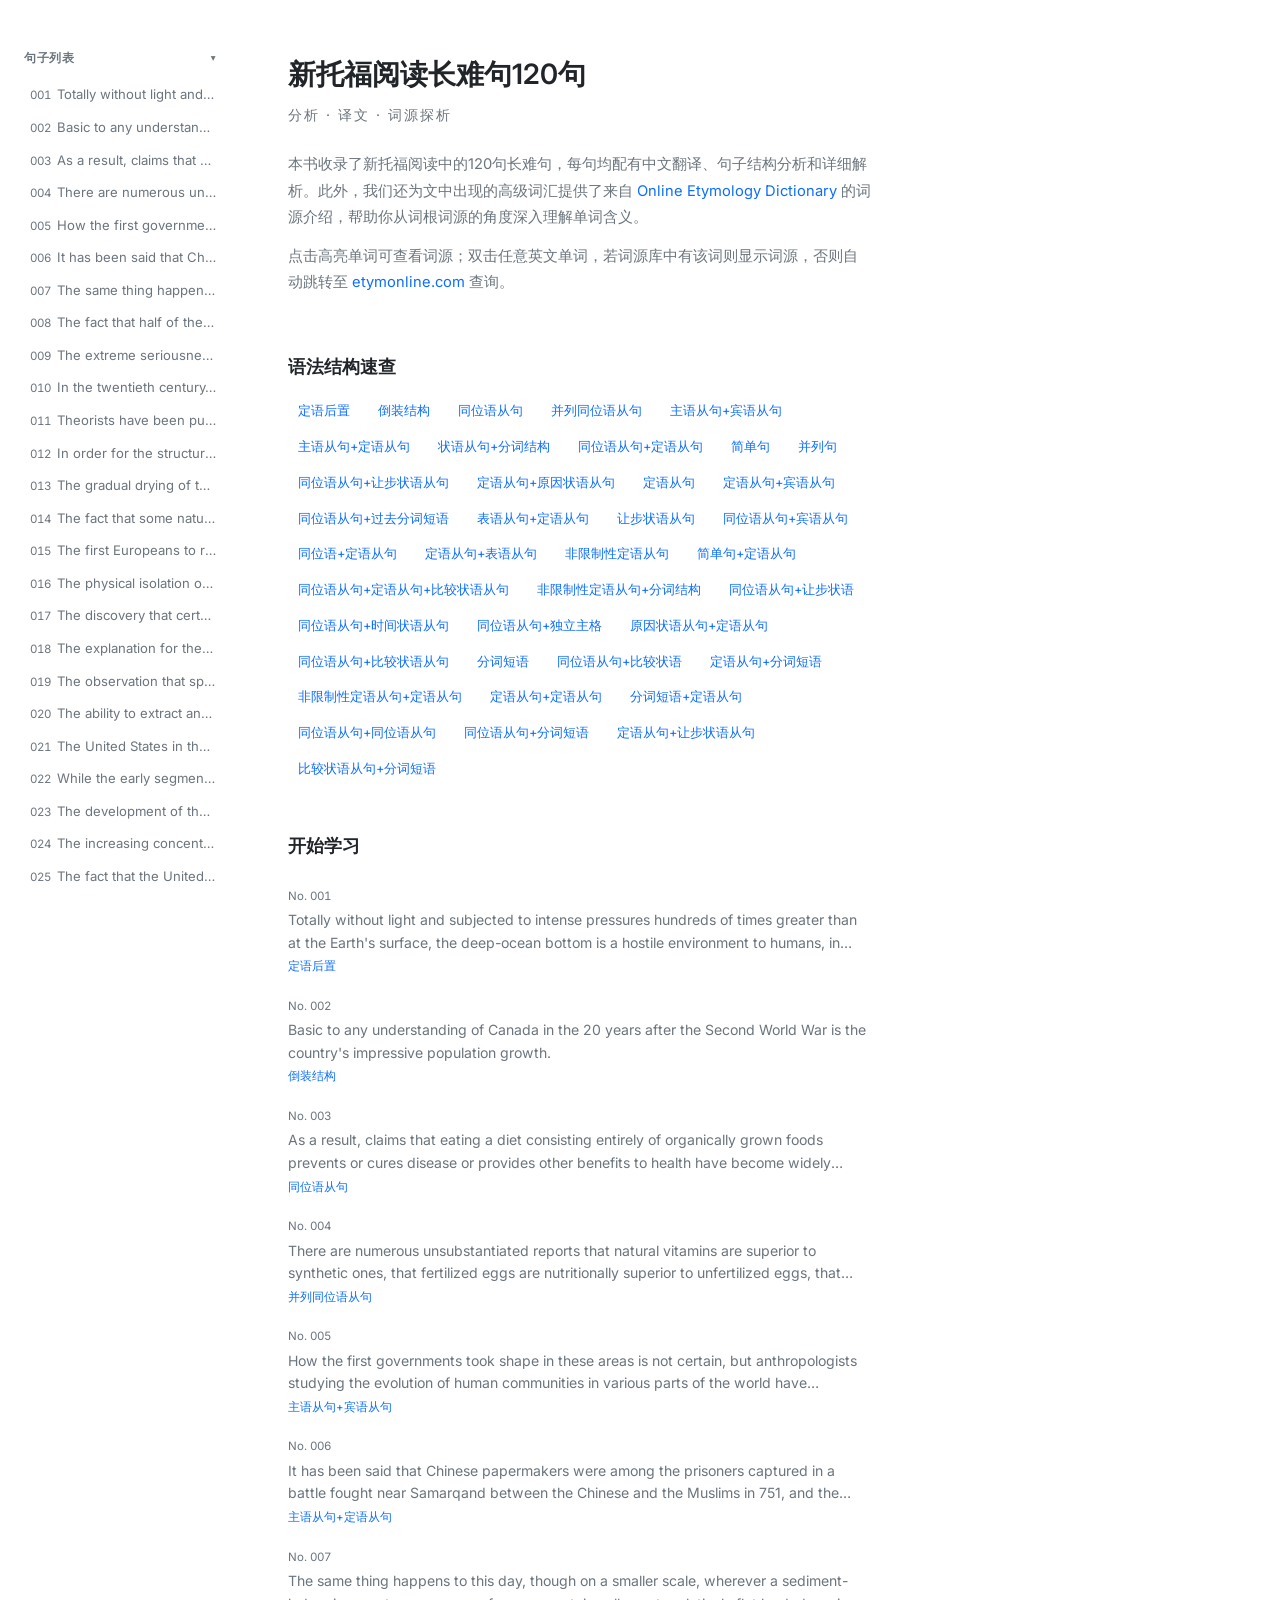
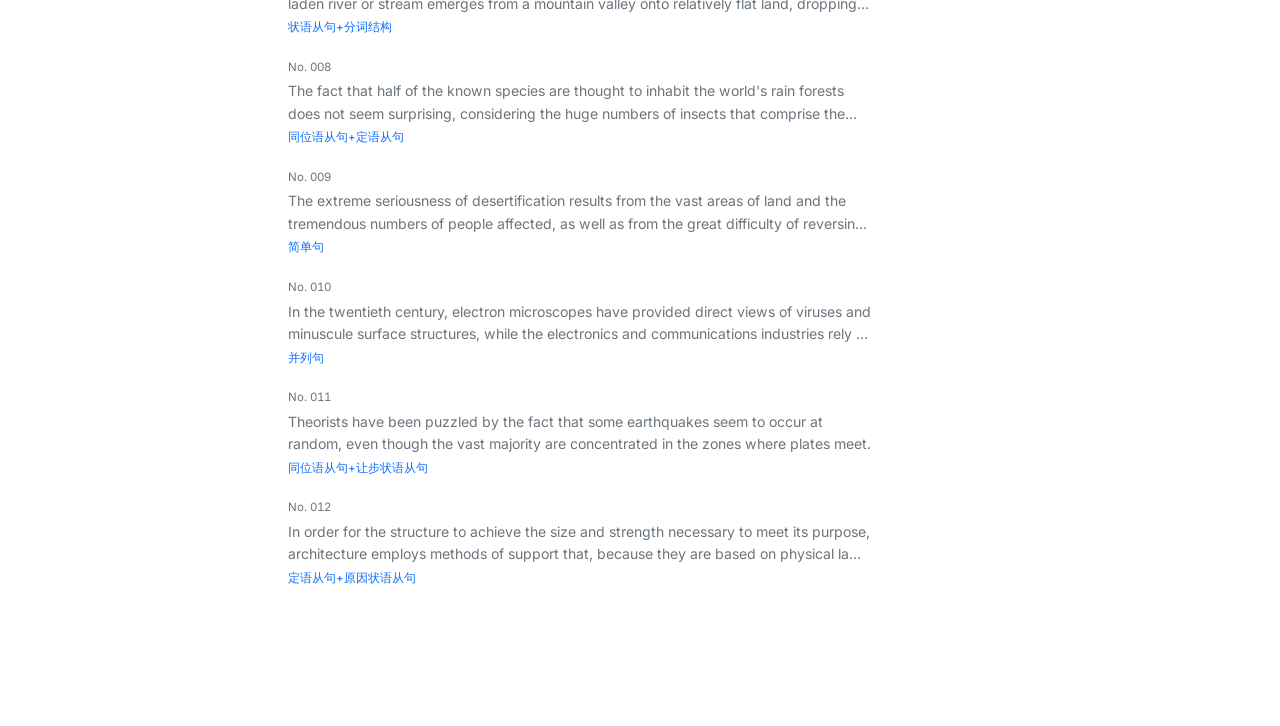
==== index.html @ 15df0ece "Rename index to index.html" ====
<!DOCTYPE html>
<html lang="zh-CN">
<head>
<meta charset="UTF-8">
<meta name="viewport" content="width=device-width, initial-scale=1.0">
<title>TF120</title>
<meta name="description" content="新托福阅读长难句120句精析，涵盖同位语从句、定语从句、状语从句、倒装结构等核心句型。每句配有中文翻译、句子结构分析、详细语法解析和英语词源探析，助你攻克托福阅读长难句。">
<meta name="keywords" content="托福120句,托福200句,托福100句,托福长难句,托福阅读,英语句子,句型分析,英语语法,同位语从句,定语从句,状语从句,倒装结构,英语词源,TOEFL,托福单词,托福备考">
<meta name="author" content="托福120">
<meta name="robots" content="index, follow">
<link rel="canonical" href="https://xiaoyuehan.github.io/toefl120/">
<meta property="og:type" content="website">
<meta property="og:title" content="托福120 · 长难句与词源">
<meta property="og:description" content="新托福阅读长难句120句精析，每句配中文翻译、语法解析和词源探析，攻克托福阅读核心句型。">
<meta property="og:locale" content="zh_CN">
<meta property="og:site_name" content="托福120">
<meta name="twitter:card" content="summary">
<meta name="twitter:title" content="托福120 · 长难句与词源">
<meta name="twitter:description" content="新托福阅读长难句120句精析，每句配中文翻译、语法解析和词源探析。">
<script type="application/ld+json">
{
  "@context": "https://schema.org",
  "@type": "WebSite",
  "name": "托福120 · 长难句与词源",
  "description": "新托福阅读长难句120句精析，涵盖同位语从句、定语从句、状语从句等核心句型，每句配中文翻译、语法解析和词源探析。",
  "url": "https://xiaoyuehan.github.io/toefl120/",
  "inLanguage": "zh-CN",
  "genre": "Education"
}
</script>
<script type="application/ld+json">
{
  "@context": "https://schema.org",
  "@type": "Course",
  "name": "新托福阅读长难句120句精析",
  "description": "120句托福阅读长难句，涵盖同位语从句、定语从句、状语从句、倒装结构等核心句型，配有中文翻译、语法解析和词源探析。",
  "provider": {
    "@type": "Organization",
    "name": "托福120"
  },
  "inLanguage": "zh-CN",
  "educationalLevel": "Advanced",
  "learningResourceType": "PracticeProblem"
}
</script>
<link rel="preconnect" href="https://fonts.googleapis.com">
<link rel="preconnect" href="https://fonts.gstatic.com" crossorigin>
<link href="https://fonts.googleapis.com/css2?family=Inter:wght@400;500;600&display=swap" rel="stylesheet">
<link rel="stylesheet" href="style.css">
</head>
<body>
<div class="app">
<aside class="sidebar" id="sidebar">
<nav class="sidebar-nav">
<div class="nav-section">
<div class="nav-section-title" onclick="toggleNavSection(this)">
<span>句子列表</span>
<span class="nav-arrow">▾</span>
</div>
<div class="nav-section-items" id="sentence-nav"></div>
</div>
<div class="nav-section">
<div class="nav-section-title" onclick="toggleNavSection(this)">
<span>词源词典</span>
<span class="nav-arrow">▾</span>
</div>
<div class="nav-section-items" id="etymology-nav"></div>
</div>
</nav>
</aside>
<main class="content" id="content">
<div class="home-page" id="home-page">
<div class="home-intro">
<h1>新托福阅读长难句120句</h1>
<p>分析 · 译文 · 词源探析</p>
<p>本书收录了新托福阅读中的120句长难句，每句均配有中文翻译、句子结构分析和详细解析。此外，我们还为文中出现的高级词汇提供了来自 <a href="https://www.etymonline.com" target="_blank">Online Etymology Dictionary</a> 的词源介绍，帮助你从词根词源的角度深入理解单词含义。</p>
<p>点击高亮单词可查看词源；双击任意英文单词，若词源库中有该词则显示词源，否则自动跳转至 <a href="https://www.etymonline.com" target="_blank">etymonline.com</a> 查询。</p>
</div>
<div class="home-section">
<h2>语法结构速查</h2>
<div class="structure-tags" id="structure-tags"></div>
</div>
<div class="home-section">
<h2>开始学习</h2>
<div class="sentence-list" id="sentence-cards"></div>
</div>
</div>
<div class="sentence-page" id="sentence-page" style="display:none"></div>
<div class="etymology-page" id="etymology-page" style="display:none"></div>
</main>
<button class="sidebar-toggle" id="sidebar-toggle" onclick="toggleSidebar()">☰</button>
</div>
<script src="data.js"></script>
<script src="app.js"></script>
</body>
</html>
---- style.css ----
:root {
  --bg: #FFFFFF;
  --bg-secondary: #F8F9FA;
  --fg: #212529;
  --fg-secondary: #6C757D;
  --accent: #0D6EFD;
  --sidebar-width: 240px;
}

* { margin: 0; padding: 0; box-sizing: border-box; }

html { font-size: 16px; scroll-behavior: smooth; }

body {
  font-family: 'Inter', -apple-system, BlinkMacSystemFont, 'Segoe UI', system-ui, sans-serif;
  background: var(--bg);
  color: var(--fg);
  line-height: 1.7;
  overflow-x: hidden;
  -webkit-font-smoothing: antialiased;
  -moz-osx-font-smoothing: grayscale;
  -webkit-user-select: none;
  -moz-user-select: none;
  -ms-user-select: none;
  user-select: none;
}

.app { display: flex; min-height: 100vh; }

::selection { background: rgba(13, 110, 253, 0.12); color: var(--accent); }

::-webkit-scrollbar { width: 4px; }
::-webkit-scrollbar-track { background: transparent; }
::-webkit-scrollbar-thumb { background: #DEE2E6; }
::-webkit-scrollbar-thumb:hover { background: #ADB5BD; }

.sidebar {
  width: var(--sidebar-width);
  min-width: var(--sidebar-width);
  height: 100vh;
  position: sticky;
  top: 0;
  background: var(--bg);
  display: flex;
  flex-direction: column;
  overflow: hidden;
  z-index: 100;
  transition: transform 0.2s ease;
}

.sidebar-nav {
  flex: 1;
  overflow-y: auto;
  padding: 40px 0 24px;
}

.nav-section {}

.nav-section-title {
  display: flex;
  justify-content: space-between;
  align-items: center;
  padding: 8px 24px;
  font-size: 0.75rem;
  font-weight: 600;
  color: var(--fg-secondary);
  cursor: pointer;
  user-select: none;
  letter-spacing: 0.5px;
  text-transform: uppercase;
}
.nav-section-title:hover { color: var(--fg); }
.nav-arrow { font-size: 0.6rem; transition: transform 0.15s ease; }
.nav-section.collapsed .nav-arrow { transform: rotate(-90deg); }
.nav-section.collapsed .nav-section-items { display: none; }

.nav-section-items { padding: 2px 0; }

.nav-item {
  display: block;
  padding: 5px 24px 5px 28px;
  font-size: 0.82rem;
  font-weight: 400;
  color: var(--fg-secondary);
  cursor: pointer;
  border-left: 2px solid transparent;
  text-decoration: none;
  overflow: hidden;
  text-overflow: ellipsis;
  white-space: nowrap;
  transition: color 0.15s ease, border-color 0.15s ease, background 0.15s ease;
}
.nav-item:hover {
  color: var(--fg);
  border-left-color: #CED4DA;
}
.nav-item.active {
  color: var(--accent);
  border-left-color: var(--accent);
  background: rgba(13, 110, 253, 0.04);
}
.nav-item-num {
  font-size: 0.72rem;
  color: var(--fg-secondary);
  margin-right: 6px;
  font-variant-numeric: tabular-nums;
}

.content {
  flex: 1;
  min-width: 0;
  max-width: 680px;
  padding: 56px 48px 80px;
}

.home-intro {
  margin-bottom: 56px;
}
.home-intro h1 {
  font-size: 1.75rem;
  font-weight: 600;
  line-height: 1.35;
  margin-bottom: 8px;
  color: var(--fg);
}
.home-intro p {
  color: var(--fg-secondary);
  font-size: 0.92rem;
  line-height: 1.8;
  margin-bottom: 12px;
}
.home-intro p:first-of-type {
  font-size: 0.88rem;
  letter-spacing: 2px;
  margin-bottom: 24px;
}
.home-intro a {
  color: var(--accent);
  text-decoration: none;
}
.home-intro a:hover { text-decoration: underline; }

.home-section {
  margin-bottom: 48px;
}
.home-section h2 {
  font-size: 1.1rem;
  font-weight: 600;
  margin-bottom: 16px;
  color: var(--fg);
}

.structure-tags {
  display: flex;
  flex-wrap: wrap;
  gap: 8px;
}
.structure-tag {
  padding: 3px 10px;
  color: var(--accent);
  font-size: 0.8rem;
  cursor: pointer;
  transition: background 0.15s ease;
}
.structure-tag:hover {
  background: rgba(13, 110, 253, 0.06);
}

.sentence-list {
  display: flex;
  flex-direction: column;
  gap: 0;
  margin-top: 8px;
}
.sentence-card {
  padding: 10px 0;
  cursor: pointer;
  transition: color 0.15s ease;
}
.sentence-card:hover .sentence-card-text {
  color: var(--fg);
}
.sentence-card-num {
  font-size: 0.72rem;
  color: var(--fg-secondary);
  margin-bottom: 3px;
  font-variant-numeric: tabular-nums;
}
.sentence-card-text {
  font-size: 0.88rem;
  color: var(--fg-secondary);
  line-height: 1.6;
  display: -webkit-box;
  -webkit-line-clamp: 2;
  -webkit-box-orient: vertical;
  overflow: hidden;
  transition: color 0.15s ease;
}
.sentence-card-structure {
  margin-top: 3px;
  font-size: 0.72rem;
  color: var(--accent);
}

.sentence-page {}

.sentence-title {
  font-size: 1.5rem;
  font-weight: 600;
  margin-bottom: 40px;
  color: var(--fg);
}

.sentence-section {
  margin-bottom: 36px;
}
.sentence-section-label {
  font-size: 0.78rem;
  font-weight: 600;
  color: var(--fg-secondary);
  text-transform: uppercase;
  letter-spacing: 0.5px;
  margin-bottom: 10px;
}
.sentence-english {
  font-size: 1.05rem;
  line-height: 1.9;
  color: var(--fg);
}
.sentence-chinese {
  font-size: 0.95rem;
  line-height: 1.9;
  color: var(--fg-secondary);
}
.sentence-structure-tag {
  font-size: 0.88rem;
  font-weight: 500;
  color: var(--accent);
}
.sentence-analysis {
  font-size: 0.92rem;
  line-height: 1.9;
  color: var(--fg-secondary);
  white-space: pre-line;
}

.word-highlight {
  color: var(--accent);
  cursor: pointer;
  transition: background 0.15s ease;
}
.word-highlight:hover {
  background: rgba(13, 110, 253, 0.08);
}

.dblclick-hint {
  display: inline-block;
  margin-top: 8px;
  padding: 6px 12px;
  font-size: 0.78rem;
  color: var(--fg-secondary);
  background: var(--bg-secondary);
  border-radius: 4px;
  opacity: 0.8;
}
.dblclick-hint::before {
  content: '💡';
  margin-right: 4px;
}

::selection {
  background: rgba(13, 110, 253, 0.18);
  color: var(--accent);
}

.etymology-page {}

.etymology-word {
  font-size: 2rem;
  font-weight: 600;
  margin-bottom: 40px;
  color: var(--fg);
}

.etymology-section {
  margin-bottom: 36px;
}
.etymology-section-label {
  font-size: 0.78rem;
  font-weight: 600;
  color: var(--fg-secondary);
  text-transform: uppercase;
  letter-spacing: 0.5px;
  margin-bottom: 10px;
}
.etymology-text {
  font-size: 0.95rem;
  line-height: 1.9;
  color: var(--fg-secondary);
}

.etymology-sentences {
  margin-top: 36px;
}
.etymology-sentences-label {
  font-size: 0.78rem;
  font-weight: 600;
  color: var(--fg-secondary);
  text-transform: uppercase;
  letter-spacing: 0.5px;
  margin-bottom: 12px;
}
.etymology-sentence-item {
  padding: 10px 0;
  cursor: pointer;
  transition: color 0.15s ease;
}
.etymology-sentence-item:hover .etymology-sentence-text {
  color: var(--fg);
}
.etymology-sentence-num {
  font-size: 0.72rem;
  color: var(--fg-secondary);
  margin-bottom: 3px;
  font-variant-numeric: tabular-nums;
}
.etymology-sentence-num .structure-label {
  color: var(--accent);
}
.etymology-sentence-text {
  font-size: 0.88rem;
  color: var(--fg-secondary);
  line-height: 1.6;
  transition: color 0.15s ease;
}

.nav-buttons {
  display: flex;
  gap: 24px;
  margin-top: 40px;
}
.nav-btn {
  background: none;
  border: none;
  color: var(--fg-secondary);
  font-size: 0.85rem;
  font-family: inherit;
  cursor: pointer;
  padding: 0;
  transition: color 0.15s ease;
}
.nav-btn:hover { color: var(--accent); }
.nav-btn:disabled {
  color: #DEE2E6;
  cursor: not-allowed;
}

.sidebar-toggle {
  display: none;
  position: fixed;
  top: 16px;
  left: 16px;
  z-index: 200;
  width: 36px;
  height: 36px;
  background: var(--bg);
  border: none;
  color: var(--fg);
  font-size: 1.1rem;
  cursor: pointer;
  transition: color 0.15s ease;
}
.sidebar-toggle:hover { color: var(--accent); }

@media (max-width: 900px) {
  .sidebar {
    position: fixed;
    left: 0;
    top: 0;
    transform: translateX(-100%);
  }
  .sidebar.open { transform: translateX(0); }
  .sidebar-toggle { display: flex; align-items: center; justify-content: center; }
  .content { padding: 24px 20px; padding-top: 64px; }
}

@media (max-width: 600px) {
  .content { padding: 20px 16px; padding-top: 56px; }
  .etymology-word { font-size: 1.5rem; }
  .sentence-title { font-size: 1.25rem; }
}
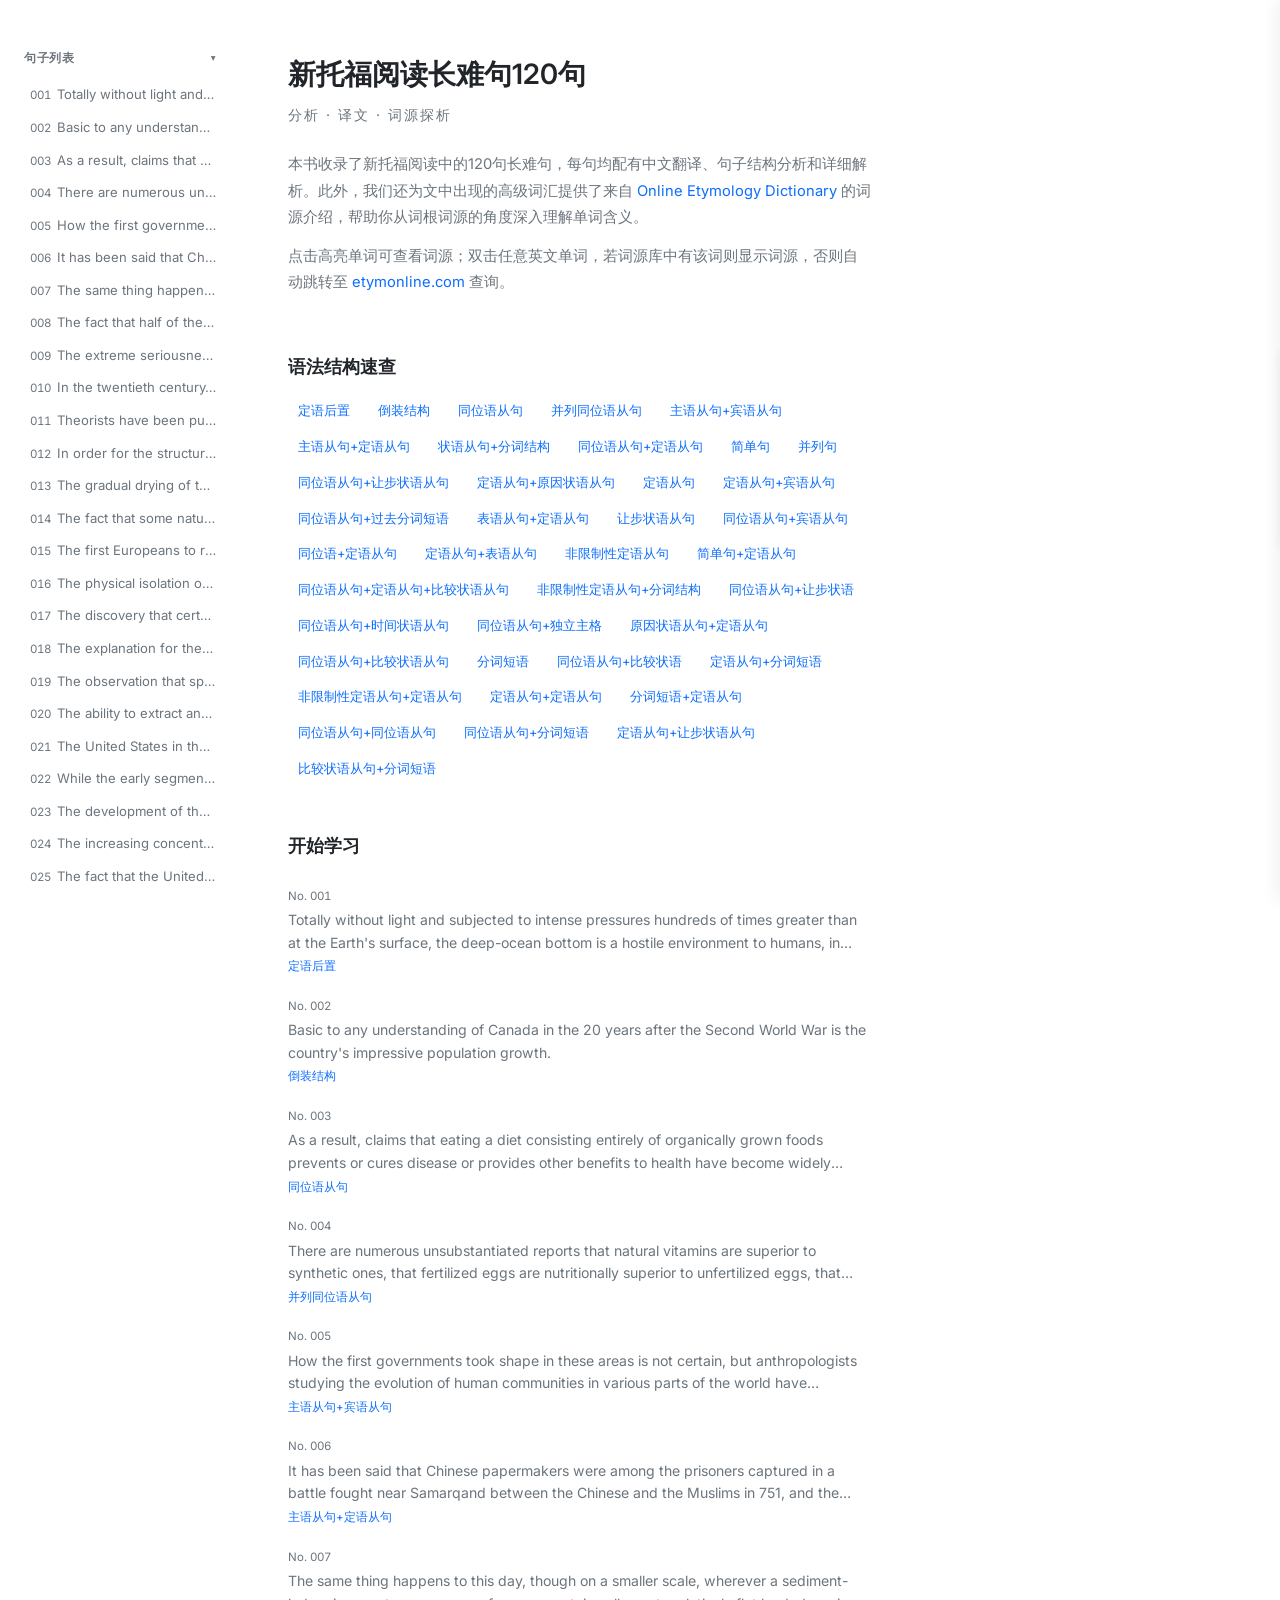
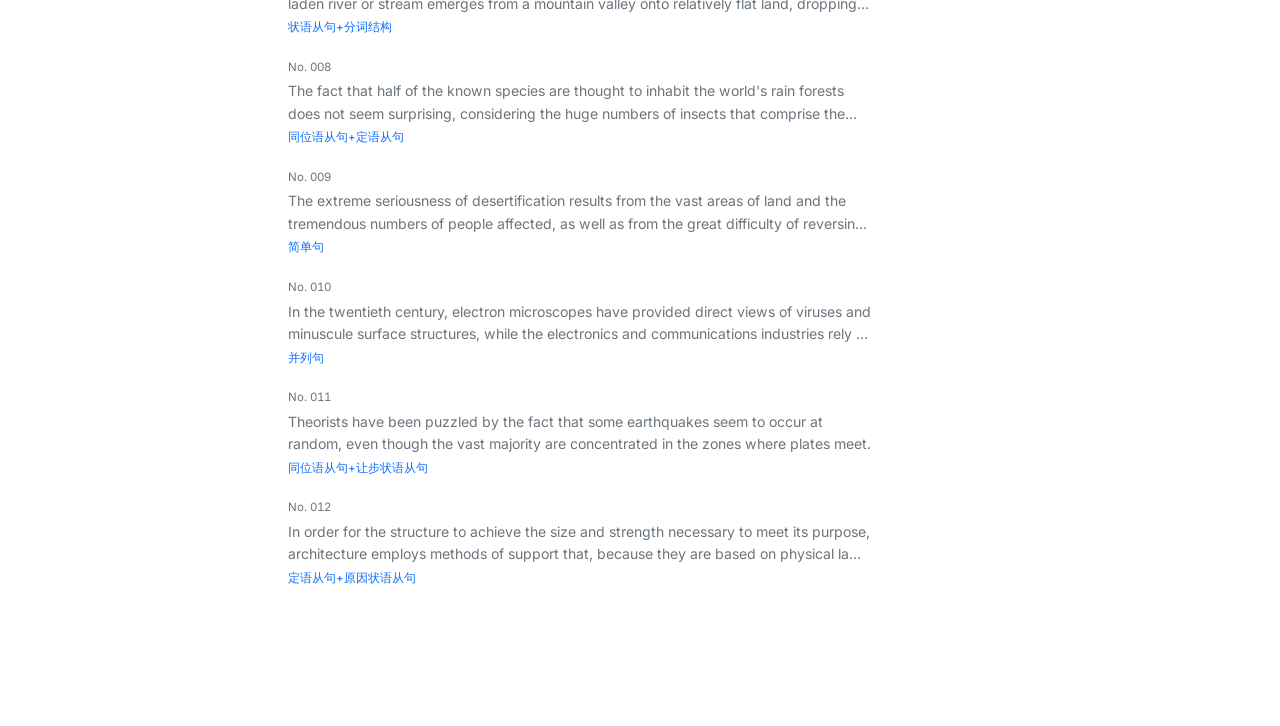
==== commit 2810dcd6: "Add files via upload" ====
--- a/index.html
+++ b/index.html
@@ -4,11 +4,12 @@
 <meta charset="UTF-8">
 <meta name="viewport" content="width=device-width, initial-scale=1.0">
 <title>TF120</title>
+<meta name="baidu-site-verification" content="codeva-OR1aKKLs3T" />
 <meta name="description" content="新托福阅读长难句120句精析，涵盖同位语从句、定语从句、状语从句、倒装结构等核心句型。每句配有中文翻译、句子结构分析、详细语法解析和英语词源探析，助你攻克托福阅读长难句。">
 <meta name="keywords" content="托福120句,托福200句,托福100句,托福长难句,托福阅读,英语句子,句型分析,英语语法,同位语从句,定语从句,状语从句,倒装结构,英语词源,TOEFL,托福单词,托福备考">
 <meta name="author" content="托福120">
 <meta name="robots" content="index, follow">
-<link rel="canonical" href="https://xiaoyuehan.github.io/toefl120/">
+<link rel="canonical" href="https://skyerd.github.io/toefl120/">
 <meta property="og:type" content="website">
 <meta property="og:title" content="托福120 · 长难句与词源">
 <meta property="og:description" content="新托福阅读长难句120句精析，每句配中文翻译、语法解析和词源探析，攻克托福阅读核心句型。">
@@ -23,7 +24,7 @@
   "@type": "WebSite",
   "name": "托福120 · 长难句与词源",
   "description": "新托福阅读长难句120句精析，涵盖同位语从句、定语从句、状语从句等核心句型，每句配中文翻译、语法解析和词源探析。",
-  "url": "https://xiaoyuehan.github.io/toefl120/",
+  "url": "https://skyerd.github.io/toefl120/",
   "inLanguage": "zh-CN",
   "genre": "Education"
 }
@@ -89,6 +90,84 @@
 <div class="etymology-page" id="etymology-page" style="display:none"></div>
 </main>
 <button class="sidebar-toggle" id="sidebar-toggle" onclick="toggleSidebar()">☰</button>
+
+<div class="rail-edge" id="rail-edge"></div>
+<div class="float-rail" id="float-rail">
+    <div class="rail-icon" onclick="location.href='reading.html'" title="阅读主站">
+      <svg viewBox="0 0 24 24" fill="none" stroke="currentColor" stroke-width="1.8" stroke-linecap="round" stroke-linejoin="round"><path d="M2 3h6a4 4 0 014 4v14a3 3 0 00-3-3H2z"/><path d="M22 3h-6a4 4 0 00-4 4v14a3 3 0 013-3h7z"/></svg>
+    </div>
+    <div class="rail-icon" onclick="showNotes()" title="笔记">
+      <svg viewBox="0 0 24 24" fill="none" stroke="currentColor" stroke-width="1.8" stroke-linecap="round" stroke-linejoin="round"><path d="M12 20h9"/><path d="M16.5 3.5a2.121 2.121 0 013 3L7 19l-4 1 1-4L16.5 3.5z"/></svg>
+    </div>
+    <div class="rail-icon" onclick="showRepo()" title="共享仓库">
+      <svg viewBox="0 0 24 24" fill="none" stroke="currentColor" stroke-width="1.8" stroke-linecap="round" stroke-linejoin="round"><path d="M21 16V8a2 2 0 00-1-1.73l-7-4a2 2 0 00-2 0l-7 4A2 2 0 003 8v8a2 2 0 001 1.73l7 4a2 2 0 002 0l7-4A2 2 0 0021 16z"/><polyline points="3.27 6.96 12 12.01 20.73 6.96"/><line x1="12" y1="22.08" x2="12" y2="12"/></svg>
+    </div>
+    <div class="rail-icon" onclick="showPomodoroModal()" title="番茄钟">
+      <svg viewBox="0 0 24 24" fill="none" stroke="currentColor" stroke-width="1.8" stroke-linecap="round" stroke-linejoin="round"><circle cx="12" cy="12" r="10"/><polyline points="12 6 12 12 16 14"/></svg>
+    </div>
+    <div class="rail-icon" onclick="location.href='company.html'" title="公司主站">
+      <svg viewBox="0 0 24 24" fill="none" stroke="currentColor" stroke-width="1.8" stroke-linecap="round" stroke-linejoin="round"><path d="M3 9l9-7 9 7v11a2 2 0 01-2 2H5a2 2 0 01-2-2z"/><polyline points="9 22 9 12 15 12 15 22"/></svg>
+    </div>
+</div>
+
+<div class="pomodoro-timer" id="pomodoro-timer" style="display:none" onclick="showPomodoroModal()">
+  <span id="pomodoro-display">25:00</span>
+</div>
+
+<!-- Notes Panel -->
+<div class="notes-panel" id="notes-panel">
+  <div class="notes-header">
+    <button class="notes-close" onclick="closeNotes()">
+      <svg width="14" height="14" viewBox="0 0 24 24" fill="none" stroke="currentColor" stroke-width="2" stroke-linecap="round"><line x1="18" y1="6" x2="6" y2="18"/><line x1="6" y1="6" x2="18" y2="18"/></svg>
+    </button>
+    <span class="notes-title">笔记</span>
+    <button class="notes-login-btn" id="notes-login-btn" onclick="loginGitHub()">
+      <svg width="14" height="14" viewBox="0 0 24 24" fill="currentColor"><path d="M12 0C5.37 0 0 5.37 0 12c0 5.31 3.435 9.795 8.205 11.385.6.105.825-.255.825-.57 0-.285-.015-1.23-.015-2.235-3.015.555-3.795-.735-4.035-1.41-.135-.345-.72-1.41-1.23-1.695-.42-.225-1.02-.78-.015-.795.945-.015 1.62.87 1.845 1.23 1.08 1.815 2.805 1.305 3.495.99.105-.78.42-1.305.765-1.605-2.67-.3-5.46-1.335-5.46-5.925 0-1.305.465-2.385 1.23-3.225-.12-.3-.54-1.53.12-3.18 0 0 1.005-.315 3.3 1.23.96-.27 1.98-.405 3-.405s2.04.135 3 .405c2.295-1.56 3.3-1.23 3.3-1.23.66 1.65.24 2.88.12 3.18.765.84 1.23 1.905 1.23 3.225 0 4.605-2.805 5.625-5.475 5.925.435.375.81 1.095.81 2.22 0 1.605-.015 2.895-.015 3.3 0 .315.225.69.825.57A12.02 12.02 0 0024 12c0-6.63-5.37-12-12-12z"/></svg>
+      <span id="login-btn-text">登录</span>
+    </button>
+  </div>
+  <div class="notes-logged-in" id="notes-logged-in" style="display:none">
+    <img class="notes-avatar" id="notes-avatar" src="" alt="">
+    <span class="notes-username" id="notes-username"></span>
+  </div>
+  <div class="notes-context" id="notes-context" style="display:none">
+    <div class="notes-context-label">选中段落</div>
+    <div class="notes-context-text" id="notes-context-text"></div>
+  </div>
+  <div class="notes-input-wrap" id="notes-input-wrap" style="display:none">
+    <textarea class="notes-input" id="notes-input" placeholder="写下你的笔记..." rows="3"></textarea>
+    <button class="notes-submit" onclick="submitNote()">发布</button>
+  </div>
+  <div class="notes-list" id="notes-list">
+    <div class="notes-empty" id="notes-empty">Ctrl+双击 或 长按段落添加笔记</div>
+  </div>
+</div>
+
+<div class="modal-overlay" id="pomodoro-modal" style="display:none" onclick="if(event.target===this)closePomodoroModal()">
+  <div class="modal-box pomo-modal">
+    <div class="pomo-clock-wrap">
+      <svg class="pomo-clock" viewBox="0 0 200 200" id="pomo-clock-svg">
+        <circle cx="100" cy="100" r="90" fill="none" stroke="#E9ECEF" stroke-width="2"/>
+        <circle cx="100" cy="100" r="78" fill="none" stroke="#F8F9FA" stroke-width="1"/>
+        <!-- tick marks & numbers drawn by JS -->
+        <g id="pomo-ticks"></g>
+        <line id="pomo-hand" x1="100" y1="100" x2="100" y2="30" stroke="var(--accent)" stroke-width="3" stroke-linecap="round" transform="rotate(0,100,100)"/>
+        <circle cx="100" cy="100" r="5" fill="var(--accent)"/>
+        <circle cx="100" cy="100" r="2" fill="#fff"/>
+      </svg>
+      <div class="pomo-clock-label" id="pomo-clock-label">25 min</div>
+    </div>
+    <div class="pomodoro-presets">
+      <button class="pomo-preset active" data-min="25" onclick="selectPreset(this,25)">25</button>
+      <button class="pomo-preset" data-min="30" onclick="selectPreset(this,30)">30</button>
+      <button class="pomo-preset" data-min="45" onclick="selectPreset(this,45)">45</button>
+      <button class="pomo-preset" data-min="60" onclick="selectPreset(this,60)">60</button>
+    </div>
+    <div class="pomodoro-actions">
+      <button class="pomo-btn pomo-start" onclick="startPomodoro()">开始</button>
+      <button class="pomo-btn pomo-cancel" onclick="stopPomodoro();closePomodoroModal()">取消</button>
+    </div>
+  </div>
 </div>
 <script src="data.js"></script>
 <script src="app.js"></script>
--- a/style.css
+++ b/style.css
@@ -19,10 +19,6 @@
   overflow-x: hidden;
   -webkit-font-smoothing: antialiased;
   -moz-osx-font-smoothing: grayscale;
-  -webkit-user-select: none;
-  -moz-user-select: none;
-  -ms-user-select: none;
-  user-select: none;
 }
 
 .app { display: flex; min-height: 100vh; }
@@ -389,3 +385,359 @@
   .etymology-word { font-size: 1.5rem; }
   .sentence-title { font-size: 1.25rem; }
 }
+
+/* Float Rail */
+.float-rail {
+  position: fixed;
+  right: 0;
+  top: 50%;
+  transform: translateY(-50%);
+  z-index: 150;
+  display: flex;
+  flex-direction: column;
+  gap: 2px;
+  background: var(--bg);
+  border: 1px solid #E9ECEF;
+  border-right: none;
+  border-radius: 8px 0 0 8px;
+  padding: 6px 0;
+  box-shadow: -2px 0 8px rgba(0,0,0,0.04);
+  transform: translateY(-50%) translateX(100%);
+  transition: transform 0.25s ease;
+}
+.float-rail.visible {
+  transform: translateY(-50%) translateX(0);
+}
+.rail-edge {
+  position: fixed;
+  right: 0;
+  top: 0;
+  width: 3px;
+  height: 100vh;
+  background: transparent;
+  z-index: 149;
+}
+.rail-edge:hover {
+  background: rgba(13,110,253,0.15);
+}
+.rail-icon {
+  width: 36px;
+  height: 36px;
+  display: flex;
+  align-items: center;
+  justify-content: center;
+  cursor: pointer;
+  color: var(--fg-secondary);
+  transition: color 0.15s ease, background 0.15s ease;
+}
+.rail-icon svg { width: 18px; height: 18px; }
+.rail-icon:hover { color: var(--accent); background: rgba(13,110,253,0.06); }
+
+/* Pomodoro Timer Badge */
+.pomodoro-timer {
+  position: fixed;
+  top: 12px;
+  right: 12px;
+  z-index: 160;
+  background: var(--accent);
+  color: #fff;
+  font-size: 0.82rem;
+  font-weight: 500;
+  padding: 4px 12px;
+  border-radius: 20px;
+  cursor: pointer;
+  font-variant-numeric: tabular-nums;
+  letter-spacing: 0.5px;
+  box-shadow: 0 2px 8px rgba(13,110,253,0.25);
+  transition: transform 0.15s ease;
+}
+.pomodoro-timer:hover { transform: scale(1.05); }
+
+/* Modal */
+.modal-overlay {
+  position: fixed;
+  inset: 0;
+  background: rgba(0,0,0,0.25);
+  z-index: 300;
+  display: flex;
+  align-items: center;
+  justify-content: center;
+}
+.modal-box {
+  background: var(--bg);
+  border-radius: 12px;
+  padding: 28px 32px;
+  min-width: 260px;
+  box-shadow: 0 8px 32px rgba(0,0,0,0.12);
+}
+.modal-title {
+  font-size: 1rem;
+  font-weight: 600;
+  margin-bottom: 20px;
+  color: var(--fg);
+  text-align: center;
+}
+.pomo-modal { padding: 24px 28px; min-width: 240px; }
+
+.pomo-clock-wrap {
+  position: relative;
+  width: 180px;
+  height: 180px;
+  margin: 0 auto 16px;
+}
+.pomo-clock {
+  width: 100%;
+  height: 100%;
+  cursor: grab;
+}
+.pomo-clock:active { cursor: grabbing; }
+.pomo-clock-label {
+  position: absolute;
+  bottom: 38px;
+  left: 50%;
+  transform: translateX(-50%);
+  font-size: 0.82rem;
+  font-weight: 500;
+  color: var(--fg-secondary);
+  font-variant-numeric: tabular-nums;
+}
+
+.pomodoro-presets {
+  display: flex;
+  gap: 8px;
+  justify-content: center;
+  margin-bottom: 16px;
+}
+.pomo-preset {
+  width: 44px;
+  height: 36px;
+  border: 1px solid #DEE2E6;
+  border-radius: 6px;
+  background: var(--bg);
+  color: var(--fg-secondary);
+  font-size: 0.88rem;
+  font-family: inherit;
+  cursor: pointer;
+  transition: all 0.15s ease;
+}
+.pomo-preset:hover { border-color: var(--accent); color: var(--accent); }
+.pomo-preset.active { background: var(--accent); color: #fff; border-color: var(--accent); }
+.pomodoro-actions {
+  display: flex;
+  gap: 10px;
+  justify-content: center;
+}
+.pomo-btn {
+  padding: 6px 20px;
+  border: none;
+  border-radius: 6px;
+  font-size: 0.88rem;
+  font-family: inherit;
+  cursor: pointer;
+  transition: opacity 0.15s ease;
+}
+.pomo-btn:hover { opacity: 0.85; }
+.pomo-start { background: var(--accent); color: #fff; }
+.pomo-cancel { background: var(--bg-secondary); color: var(--fg-secondary); }
+
+/* Sub Pages */
+.sub-page-header {
+  margin-bottom: 24px;
+}
+.back-btn {
+  background: none;
+  border: none;
+  color: var(--fg-secondary);
+  font-size: 0.88rem;
+  font-family: inherit;
+  cursor: pointer;
+  padding: 0;
+  transition: color 0.15s ease;
+}
+.back-btn:hover { color: var(--accent); }
+
+.company-info {
+  display: flex;
+  flex-direction: column;
+  gap: 20px;
+}
+.company-item-label {
+  font-size: 0.72rem;
+  font-weight: 600;
+  color: var(--fg-secondary);
+  text-transform: uppercase;
+  letter-spacing: 0.5px;
+  margin-bottom: 4px;
+}
+.company-item-text {
+  font-size: 0.95rem;
+  color: var(--fg);
+}
+
+/* Notes Panel */
+.notes-panel {
+  position: fixed;
+  right: 0; top: 0;
+  width: 320px; height: 100vh;
+  background: var(--bg);
+  border-left: 1px solid #E9ECEF;
+  z-index: 250;
+  display: flex; flex-direction: column;
+  transform: translateX(100%);
+  transition: transform 0.25s ease;
+  box-shadow: -4px 0 16px rgba(0,0,0,0.06);
+}
+.notes-panel.open { transform: translateX(0); }
+
+.notes-header {
+  display: flex; align-items: center; gap: 8px;
+  padding: 14px 16px;
+  border-bottom: 1px solid #E9ECEF;
+  flex-shrink: 0;
+}
+.notes-close {
+  width: 28px; height: 28px; border: none; background: none;
+  cursor: pointer; color: var(--fg-secondary); display: flex;
+  align-items: center; justify-content: center; border-radius: 4px;
+}
+.notes-close:hover { background: #F1F3F5; color: var(--fg); }
+.notes-title { flex: 1; font-size: 0.85rem; font-weight: 600; color: var(--fg); }
+.notes-login-btn {
+  display: flex; align-items: center; gap: 5px;
+  padding: 4px 10px; border: 1px solid #DEE2E6; border-radius: 4px;
+  background: var(--bg); color: var(--fg-secondary); font-size: 0.75rem;
+  font-family: inherit; cursor: pointer; transition: all 0.15s ease;
+}
+.notes-login-btn:hover { border-color: var(--fg); color: var(--fg); }
+.notes-login-btn svg { width: 14px; height: 14px; }
+
+.notes-logged-in {
+  display: flex; align-items: center; gap: 8px;
+  padding: 10px 16px; border-bottom: 1px solid #F1F3F5;
+}
+.notes-avatar { width: 22px; height: 22px; border-radius: 50%; }
+.notes-username { font-size: 0.78rem; color: var(--fg); font-weight: 500; }
+
+.notes-context {
+  padding: 10px 16px; border-bottom: 1px solid #F1F3F5;
+}
+.notes-context-label {
+  font-size: 0.68rem; font-weight: 600; color: var(--fg-secondary);
+  text-transform: uppercase; letter-spacing: 0.5px; margin-bottom: 4px;
+}
+.notes-context-text {
+  font-size: 0.78rem; color: var(--fg); line-height: 1.5;
+  max-height: 60px; overflow: hidden;
+  background: var(--bg-secondary); padding: 8px 10px; border-radius: 4px;
+}
+
+.notes-input-wrap {
+  padding: 12px 16px; border-bottom: 1px solid #F1F3F5;
+  flex-shrink: 0;
+}
+.notes-input {
+  width: 100%; border: 1px solid #DEE2E6; border-radius: 6px;
+  padding: 8px 10px; font-size: 0.82rem; font-family: inherit;
+  color: var(--fg); resize: none; outline: none; line-height: 1.5;
+}
+.notes-input:focus { border-color: var(--accent); }
+.notes-submit {
+  margin-top: 8px; width: 100%; padding: 6px 0;
+  background: var(--accent); color: #fff; border: none;
+  border-radius: 6px; font-size: 0.82rem; font-family: inherit;
+  cursor: pointer; transition: opacity 0.15s ease;
+}
+.notes-submit:hover { opacity: 0.85; }
+
+.notes-list {
+  flex: 1; overflow-y: auto; padding: 8px 0;
+}
+.notes-empty {
+  padding: 40px 16px; text-align: center;
+  font-size: 0.82rem; color: #ADB5BD;
+}
+
+.note-item {
+  padding: 12px 16px; border-bottom: 1px solid #F8F9FA;
+}
+.note-item-header {
+  display: flex; align-items: center; gap: 8px; margin-bottom: 6px;
+}
+.note-item-avatar { width: 20px; height: 20px; border-radius: 50%; }
+.note-item-author { font-size: 0.75rem; font-weight: 500; color: var(--fg); }
+.note-item-time { font-size: 0.68rem; color: #ADB5BD; margin-left: auto; }
+.note-item-text {
+  font-size: 0.82rem; color: var(--fg-secondary); line-height: 1.6;
+}
+.note-item-actions {
+  display: flex; justify-content: flex-end; margin-top: 6px;
+}
+.note-like-btn {
+  display: flex; align-items: center; gap: 4px;
+  border: none; background: none; cursor: pointer;
+  padding: 2px 6px; border-radius: 4px; transition: background 0.15s ease;
+}
+.note-like-btn:hover { background: #F1F3F5; }
+.note-like-btn svg { width: 14px; height: 14px; }
+.note-like-btn .like-count { font-size: 0.72rem; color: var(--fg-secondary); }
+.note-like-btn.liked svg { fill: #E03131; stroke: #E03131; }
+.note-like-btn.liked .like-count { color: #E03131; }
+
+/* Paragraph highlight for notes */
+.para-highlight {
+  background: rgba(13,110,253,0.06);
+  border-radius: 2px;
+  cursor: pointer;
+  transition: background 0.15s ease;
+}
+.para-highlight:hover { background: rgba(13,110,253,0.12); }
+.para-highlight.active-para { background: rgba(13,110,253,0.15); }
+
+/* Login modal */
+.login-modal {
+  position: fixed; inset: 0;
+  background: rgba(0,0,0,0.25); z-index: 350;
+  display: flex; align-items: center; justify-content: center;
+}
+.login-modal-box {
+  background: var(--bg); border-radius: 10px;
+  padding: 28px 32px; min-width: 280px;
+  box-shadow: 0 8px 32px rgba(0,0,0,0.12);
+}
+.login-modal-title {
+  font-size: 0.95rem; font-weight: 600; margin-bottom: 16px;
+  text-align: center; color: var(--fg);
+}
+.login-modal-input {
+  width: 100%; padding: 8px 12px; border: 1px solid #DEE2E6;
+  border-radius: 6px; font-size: 0.88rem; font-family: inherit;
+  color: var(--fg); outline: none; margin-bottom: 12px;
+}
+.login-modal-input:focus { border-color: var(--accent); }
+.login-modal-hint {
+  font-size: 0.72rem; color: #ADB5BD; text-align: center; margin-bottom: 16px;
+}
+.login-modal-actions {
+  display: flex; gap: 8px; justify-content: center;
+}
+.login-modal-btn {
+  padding: 6px 20px; border: none; border-radius: 6px;
+  font-size: 0.85rem; font-family: inherit; cursor: pointer;
+}
+.login-modal-confirm { background: var(--accent); color: #fff; }
+.login-modal-cancel { background: var(--bg-secondary); color: var(--fg-secondary); }
+
+@media (max-width: 600px) {
+  .notes-panel { width: 100%; }
+}
+
+/* Interactive controls: prevent text selection per WCAG best practice */
+button, .nav-btn, .nav-item, .rail-icon, .sidebar-toggle,
+.pomo-btn, .pomo-preset, .notes-close, .notes-login-btn,
+.notes-submit, .note-like-btn, .back-btn, .structure-tag,
+.word-highlight, .sentence-card, .etymology-sentence-item,
+.login-modal-btn, .login-modal-cancel, .login-modal-confirm,
+.nav-section-title, .pomodoro-timer {
+  -webkit-user-select: none;
+  user-select: none;
+}
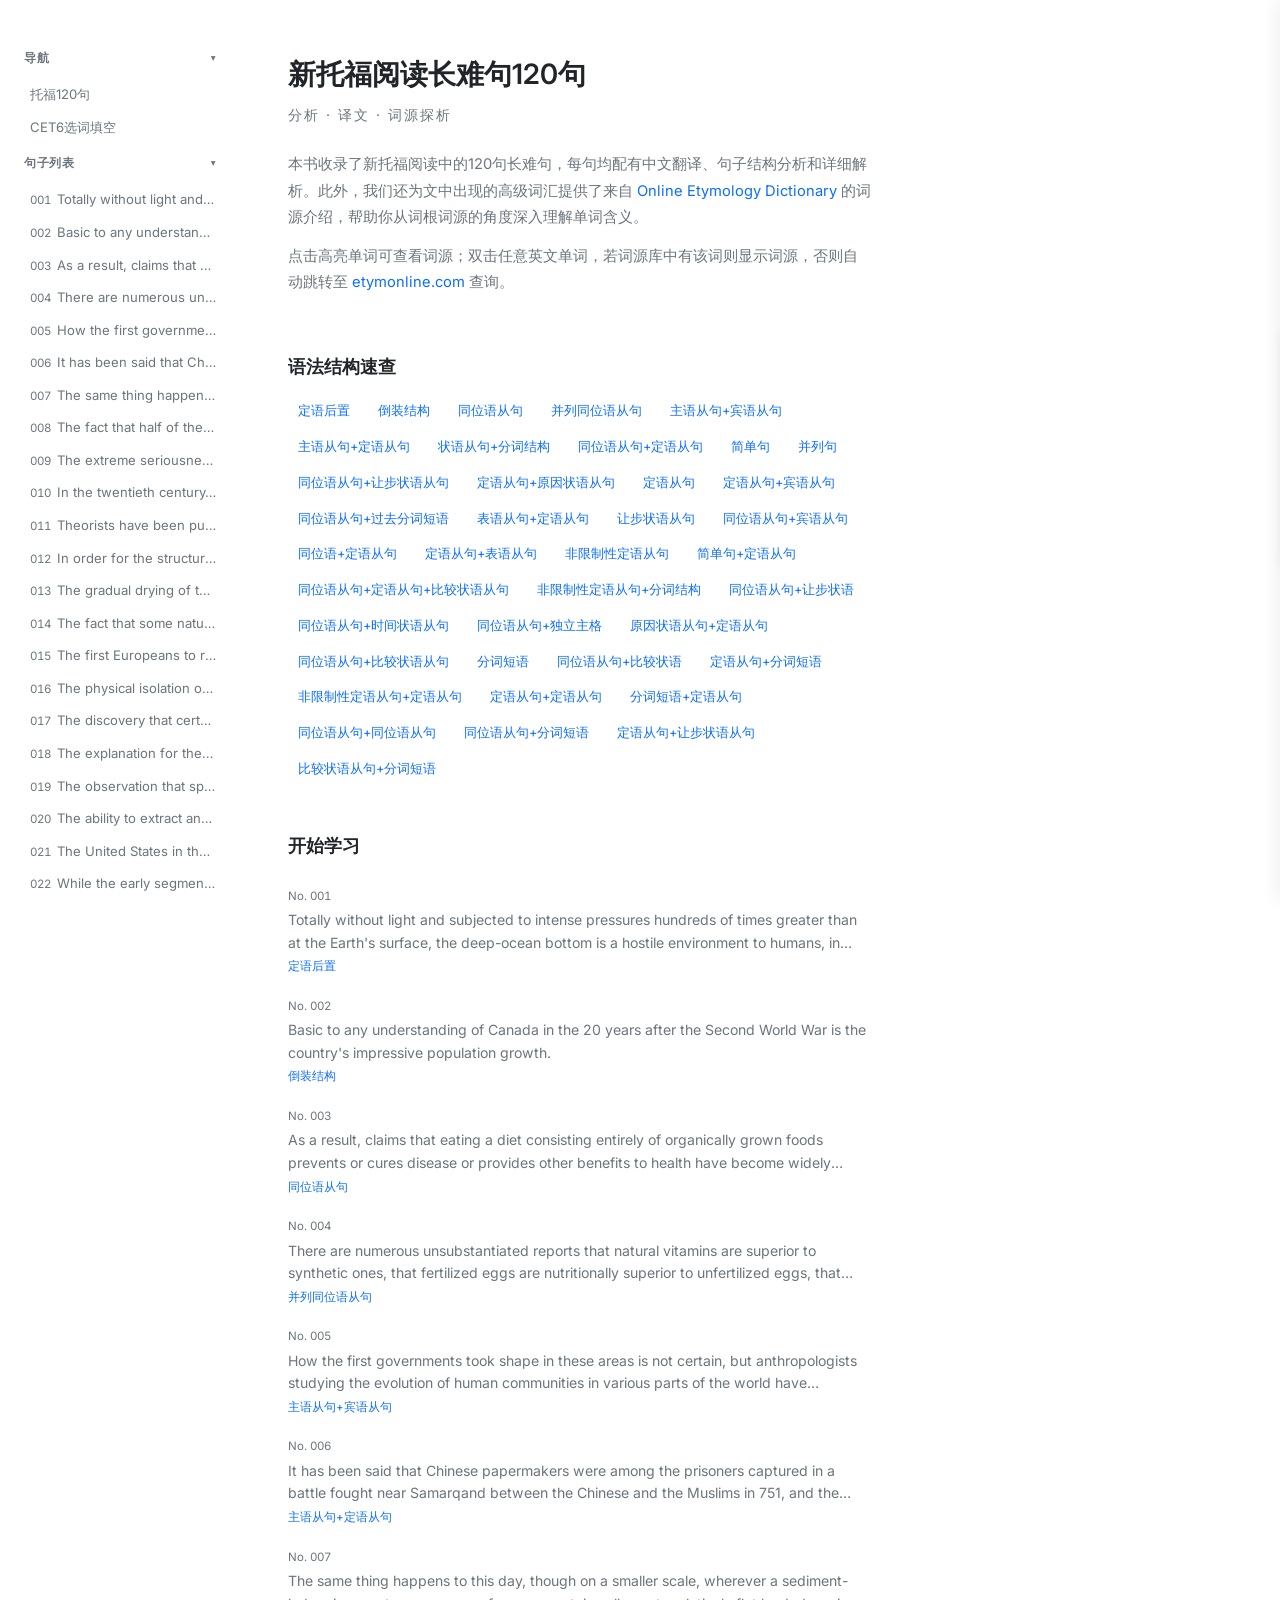
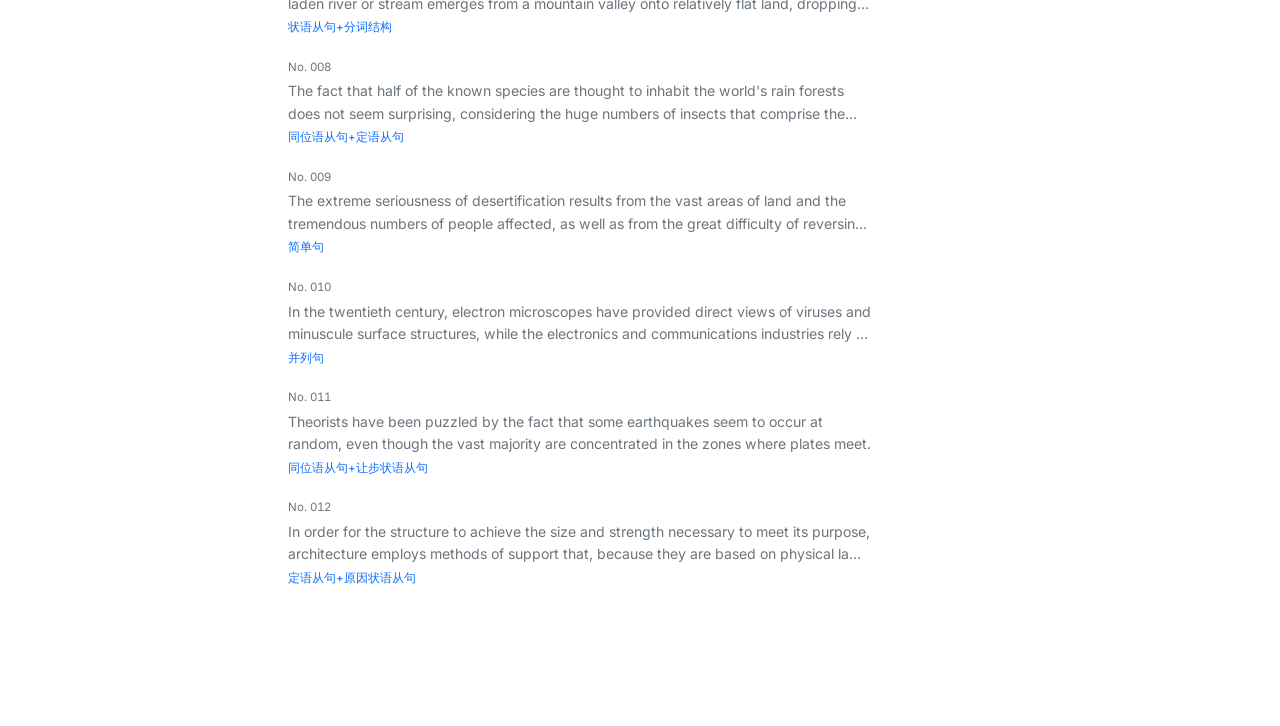
==== commit a094b7b0: "Add files via upload" ====
--- a/index.html
+++ b/index.html
@@ -55,6 +55,16 @@
 <nav class="sidebar-nav">
 <div class="nav-section">
 <div class="nav-section-title" onclick="toggleNavSection(this)">
+<span>导航</span>
+<span class="nav-arrow">▾</span>
+</div>
+<div class="nav-section-items">
+<div class="nav-item active" onclick="showHome()">托福120句</div>
+<div class="nav-item" onclick="location.href='cet6.html'">CET6选词填空</div>
+</div>
+</div>
+<div class="nav-section">
+<div class="nav-section-title" onclick="toggleNavSection(this)">
 <span>句子列表</span>
 <span class="nav-arrow">▾</span>
 </div>
@@ -93,6 +103,9 @@
 
 <div class="rail-edge" id="rail-edge"></div>
 <div class="float-rail" id="float-rail">
+    <div class="rail-icon" onclick="location.href='cet6.html'" title="CET6选词填空">
+      <svg viewBox="0 0 24 24" fill="none" stroke="currentColor" stroke-width="1.8" stroke-linecap="round" stroke-linejoin="round"><path d="M4 19.5A2.5 2.5 0 016.5 17H20"/><path d="M6.5 2H20v20H6.5A2.5 2.5 0 014 19.5v-15A2.5 2.5 0 016.5 2z"/></svg>
+    </div>
     <div class="rail-icon" onclick="location.href='reading.html'" title="阅读主站">
       <svg viewBox="0 0 24 24" fill="none" stroke="currentColor" stroke-width="1.8" stroke-linecap="round" stroke-linejoin="round"><path d="M2 3h6a4 4 0 014 4v14a3 3 0 00-3-3H2z"/><path d="M22 3h-6a4 4 0 00-4 4v14a3 3 0 013-3h7z"/></svg>
     </div>
--- a/style.css
+++ b/style.css
@@ -731,13 +731,93 @@
   .notes-panel { width: 100%; }
 }
 
+/* CET6 Word List Styles */
+.letter-group {
+  margin-bottom: 24px;
+}
+.letter-header {
+  font-size: 1.25rem;
+  font-weight: 600;
+  color: var(--accent);
+  padding: 8px 0 6px;
+  border-bottom: 1px solid #E9ECEF;
+  margin-bottom: 4px;
+  position: sticky;
+  top: 0;
+  background: var(--bg);
+  z-index: 10;
+}
+.letter-words {
+  display: flex;
+  flex-direction: column;
+}
+.word-item {
+  display: flex;
+  align-items: baseline;
+  gap: 12px;
+  padding: 6px 0;
+  cursor: pointer;
+  border-bottom: 1px solid #F8F9FA;
+  transition: background 0.15s ease;
+}
+.word-item:hover {
+  background: rgba(13, 110, 253, 0.03);
+}
+.word-item-word {
+  font-size: 0.92rem;
+  font-weight: 500;
+  color: var(--fg);
+  min-width: 140px;
+  flex-shrink: 0;
+}
+.word-item-meaning {
+  font-size: 0.85rem;
+  color: var(--fg-secondary);
+  line-height: 1.6;
+}
+
+/* CET6 Word Detail Page */
+.word-title {
+  font-size: 2rem;
+  font-weight: 600;
+  margin-bottom: 40px;
+  color: var(--fg);
+}
+.word-section {
+  margin-bottom: 36px;
+}
+.word-section-label {
+  font-size: 0.78rem;
+  font-weight: 600;
+  color: var(--fg-secondary);
+  text-transform: uppercase;
+  letter-spacing: 0.5px;
+  margin-bottom: 10px;
+}
+.word-meaning-detail {
+  font-size: 1.05rem;
+  line-height: 1.9;
+  color: var(--fg);
+}
+
+@media (max-width: 600px) {
+  .word-item {
+    flex-direction: column;
+    gap: 2px;
+  }
+  .word-item-word {
+    min-width: auto;
+  }
+  .word-title { font-size: 1.5rem; }
+}
+
 /* Interactive controls: prevent text selection per WCAG best practice */
 button, .nav-btn, .nav-item, .rail-icon, .sidebar-toggle,
 .pomo-btn, .pomo-preset, .notes-close, .notes-login-btn,
 .notes-submit, .note-like-btn, .back-btn, .structure-tag,
 .word-highlight, .sentence-card, .etymology-sentence-item,
 .login-modal-btn, .login-modal-cancel, .login-modal-confirm,
-.nav-section-title, .pomodoro-timer {
+.nav-section-title, .pomodoro-timer, .word-item {
   -webkit-user-select: none;
   user-select: none;
 }
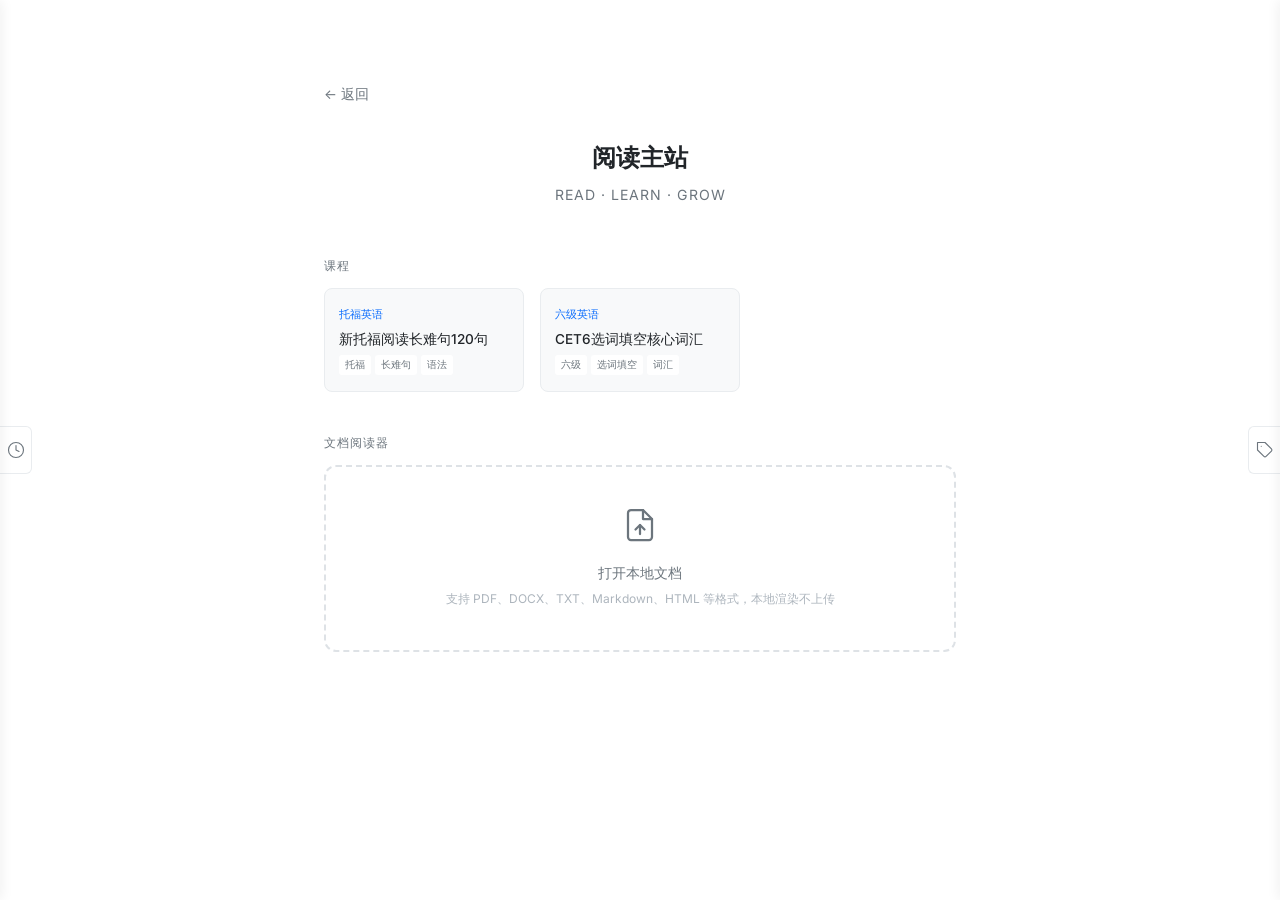
==== commit 9fa64455: "Add files via upload" ====
--- a/index.html
+++ b/index.html
@@ -3,186 +3,593 @@
 <head>
 <meta charset="UTF-8">
 <meta name="viewport" content="width=device-width, initial-scale=1.0">
-<title>TF120</title>
-<meta name="baidu-site-verification" content="codeva-OR1aKKLs3T" />
-<meta name="description" content="新托福阅读长难句120句精析，涵盖同位语从句、定语从句、状语从句、倒装结构等核心句型。每句配有中文翻译、句子结构分析、详细语法解析和英语词源探析，助你攻克托福阅读长难句。">
-<meta name="keywords" content="托福120句,托福200句,托福100句,托福长难句,托福阅读,英语句子,句型分析,英语语法,同位语从句,定语从句,状语从句,倒装结构,英语词源,TOEFL,托福单词,托福备考">
-<meta name="author" content="托福120">
-<meta name="robots" content="index, follow">
-<link rel="canonical" href="https://skyerd.github.io/toefl120/">
-<meta property="og:type" content="website">
-<meta property="og:title" content="托福120 · 长难句与词源">
-<meta property="og:description" content="新托福阅读长难句120句精析，每句配中文翻译、语法解析和词源探析，攻克托福阅读核心句型。">
-<meta property="og:locale" content="zh_CN">
-<meta property="og:site_name" content="托福120">
-<meta name="twitter:card" content="summary">
-<meta name="twitter:title" content="托福120 · 长难句与词源">
-<meta name="twitter:description" content="新托福阅读长难句120句精析，每句配中文翻译、语法解析和词源探析。">
-<script type="application/ld+json">
-{
-  "@context": "https://schema.org",
-  "@type": "WebSite",
-  "name": "托福120 · 长难句与词源",
-  "description": "新托福阅读长难句120句精析，涵盖同位语从句、定语从句、状语从句等核心句型，每句配中文翻译、语法解析和词源探析。",
-  "url": "https://skyerd.github.io/toefl120/",
-  "inLanguage": "zh-CN",
-  "genre": "Education"
-}
-</script>
-<script type="application/ld+json">
-{
-  "@context": "https://schema.org",
-  "@type": "Course",
-  "name": "新托福阅读长难句120句精析",
-  "description": "120句托福阅读长难句，涵盖同位语从句、定语从句、状语从句、倒装结构等核心句型，配有中文翻译、语法解析和词源探析。",
-  "provider": {
-    "@type": "Organization",
-    "name": "托福120"
-  },
-  "inLanguage": "zh-CN",
-  "educationalLevel": "Advanced",
-  "learningResourceType": "PracticeProblem"
-}
-</script>
+<title>阅读主站 · TF120</title>
 <link rel="preconnect" href="https://fonts.googleapis.com">
 <link rel="preconnect" href="https://fonts.gstatic.com" crossorigin>
 <link href="https://fonts.googleapis.com/css2?family=Inter:wght@400;500;600&display=swap" rel="stylesheet">
 <link rel="stylesheet" href="style.css">
+<style>
+.reading-page { max-width: 680px; margin: 0 auto; padding: 80px 24px 120px; }
+.reading-header { text-align: center; margin-bottom: 48px; }
+.reading-header h1 { font-size: 1.5rem; font-weight: 600; margin-bottom: 4px; }
+.reading-header p { font-size: 0.88rem; color: var(--fg-secondary); letter-spacing: 1px; }
+
+.bookshelf {
+  display: grid;
+  grid-template-columns: repeat(3, 1fr);
+  gap: 16px;
+  margin-bottom: 40px;
+}
+.book-card {
+  background: var(--bg-secondary);
+  border: 1px solid #E9ECEF;
+  border-radius: 8px;
+  padding: 16px 14px;
+  cursor: pointer;
+  transition: border-color 0.15s ease, box-shadow 0.15s ease;
+  display: flex; flex-direction: column; gap: 6px;
+}
+.book-card:hover { border-color: var(--accent); box-shadow: 0 2px 8px rgba(13,110,253,0.08); }
+.book-card-title {
+  font-size: 0.85rem; font-weight: 500; color: var(--fg);
+  line-height: 1.4;
+}
+.book-card-cat { font-size: 0.7rem; color: var(--accent); }
+.book-card-tags { display: flex; flex-wrap: wrap; gap: 4px; margin-top: auto; }
+.book-card-tag { font-size: 0.65rem; color: var(--fg-secondary); background: var(--bg); padding: 1px 6px; border-radius: 3px; }
+
+.reader-entry {
+  border: 2px dashed #DEE2E6; border-radius: 12px;
+  padding: 40px 24px; text-align: center;
+  transition: border-color 0.2s ease, background 0.2s ease;
+  cursor: pointer;
+}
+.reader-entry:hover { border-color: var(--accent); background: rgba(13,110,253,0.03); }
+.reader-entry-icon { margin-bottom: 10px; color: var(--fg-secondary); }
+.reader-entry-text { font-size: 0.88rem; color: var(--fg-secondary); margin-bottom: 4px; }
+.reader-entry-hint { font-size: 0.75rem; color: #ADB5BD; }
+
+.back-link {
+  display: inline-block; margin-bottom: 32px;
+  font-size: 0.85rem; color: var(--fg-secondary);
+  text-decoration: none; cursor: pointer;
+  transition: color 0.15s ease;
+}
+.back-link:hover { color: var(--accent); }
+
+.section-label {
+  font-size: 0.78rem; font-weight: 500; color: var(--fg-secondary);
+  margin-bottom: 12px; text-transform: uppercase; letter-spacing: 1px;
+}
+
+/* ── Sidebars ── */
+.reading-sidebar {
+  position: fixed;
+  top: 0;
+  width: 280px;
+  height: 100vh;
+  background: var(--bg);
+  z-index: 200;
+  display: flex;
+  flex-direction: column;
+  transition: transform 0.25s ease;
+}
+.reading-sidebar-left {
+  left: 0;
+  transform: translateX(-100%);
+  border-right: 1px solid #E9ECEF;
+  box-shadow: 2px 0 12px rgba(0,0,0,0.06);
+}
+.reading-sidebar-left.open {
+  transform: translateX(0);
+}
+.reading-sidebar-right {
+  right: 0;
+  transform: translateX(100%);
+  border-left: 1px solid #E9ECEF;
+  box-shadow: -2px 0 12px rgba(0,0,0,0.06);
+}
+.reading-sidebar-right.open {
+  transform: translateX(0);
+}
+.reading-sidebar-header {
+  display: flex;
+  align-items: center;
+  justify-content: space-between;
+  padding: 16px 20px;
+  border-bottom: 1px solid #E9ECEF;
+  flex-shrink: 0;
+}
+.reading-sidebar-title {
+  font-size: 0.88rem;
+  font-weight: 600;
+  color: var(--fg);
+}
+.reading-sidebar-close {
+  width: 28px;
+  height: 28px;
+  border: none;
+  background: none;
+  cursor: pointer;
+  color: var(--fg-secondary);
+  display: flex;
+  align-items: center;
+  justify-content: center;
+  border-radius: 4px;
+}
+.reading-sidebar-close:hover {
+  background: #F1F3F5;
+  color: var(--fg);
+}
+.reading-sidebar-body {
+  flex: 1;
+  overflow-y: auto;
+  padding: 12px 0;
+}
+
+/* ── Sidebar overlay (mobile) ── */
+.reading-sidebar-overlay {
+  position: fixed;
+  inset: 0;
+  background: rgba(0,0,0,0.2);
+  z-index: 195;
+  display: none;
+}
+.reading-sidebar-overlay.visible {
+  display: block;
+}
+
+/* ── Toggle buttons ── */
+.reading-sidebar-toggle {
+  position: fixed;
+  top: 50%;
+  transform: translateY(-50%);
+  width: 32px;
+  height: 48px;
+  background: var(--bg);
+  border: 1px solid #E9ECEF;
+  cursor: pointer;
+  display: flex;
+  align-items: center;
+  justify-content: center;
+  color: var(--fg-secondary);
+  transition: all 0.15s ease;
+  z-index: 190;
+}
+.reading-sidebar-toggle:hover {
+  color: var(--accent);
+  border-color: var(--accent);
+}
+.reading-sidebar-toggle-left {
+  left: 0;
+  border-radius: 0 6px 6px 0;
+  border-left: none;
+}
+.reading-sidebar-toggle-right {
+  right: 0;
+  border-radius: 6px 0 0 6px;
+  border-right: none;
+}
+.reading-sidebar-toggle svg {
+  width: 18px;
+  height: 18px;
+}
+
+/* ── History items ── */
+.history-item {
+  padding: 12px 20px;
+  border-bottom: 1px solid #F8F9FA;
+  cursor: pointer;
+  transition: background 0.1s ease;
+}
+.history-item:hover {
+  background: #F8F9FA;
+}
+.history-item-title {
+  font-size: 0.85rem;
+  font-weight: 500;
+  color: var(--fg);
+  margin-bottom: 4px;
+}
+.history-item-stats {
+  display: flex;
+  gap: 12px;
+}
+.history-item-stat {
+  font-size: 0.72rem;
+  color: var(--fg-secondary);
+  display: inline-flex;
+  align-items: center;
+  gap: 3px;
+}
+.history-item-stat svg {
+  width: 12px;
+  height: 12px;
+  flex-shrink: 0;
+}
+.history-empty {
+  padding: 24px 20px;
+  text-align: center;
+  font-size: 0.82rem;
+  color: #ADB5BD;
+}
+
+/* ── Tracking sections ── */
+.tracking-section {
+  padding: 12px 20px;
+}
+.tracking-section + .tracking-section {
+  border-top: 1px solid #F8F9FA;
+}
+.tracking-section-title {
+  font-size: 0.72rem;
+  font-weight: 600;
+  color: var(--fg-secondary);
+  text-transform: uppercase;
+  letter-spacing: 0.5px;
+  margin-bottom: 8px;
+  display: flex;
+  align-items: center;
+  gap: 5px;
+}
+.tracking-section-title svg {
+  width: 13px;
+  height: 13px;
+  flex-shrink: 0;
+}
+.tracking-item {
+  padding: 6px 0;
+  font-size: 0.82rem;
+  color: var(--fg);
+  cursor: pointer;
+  transition: color 0.15s ease;
+}
+.tracking-item:hover {
+  color: var(--accent);
+}
+.tracking-item-sub {
+  font-size: 0.72rem;
+  color: var(--fg-secondary);
+}
+.tracking-empty {
+  font-size: 0.78rem;
+  color: #ADB5BD;
+  padding: 4px 0;
+}
+.tracking-badge {
+  display: inline-block;
+  font-size: 0.65rem;
+  padding: 1px 5px;
+  border-radius: 3px;
+  margin-left: 4px;
+  vertical-align: middle;
+}
+.tracking-badge-error {
+  background: rgba(240,62,62,0.1);
+  color: #F03E3E;
+}
+.tracking-badge-warn {
+  background: rgba(245,159,0,0.1);
+  color: #F59F00;
+}
+
+/* ── Responsive ── */
+@media (max-width: 600px) {
+  .bookshelf { grid-template-columns: repeat(2, 1fr); gap: 10px; }
+  .reading-page { padding: 40px 16px 80px; }
+  .reading-sidebar { width: 260px; }
+}
+</style>
 </head>
 <body>
-<div class="app">
-<aside class="sidebar" id="sidebar">
-<nav class="sidebar-nav">
-<div class="nav-section">
-<div class="nav-section-title" onclick="toggleNavSection(this)">
-<span>导航</span>
-<span class="nav-arrow">▾</span>
-</div>
-<div class="nav-section-items">
-<div class="nav-item active" onclick="showHome()">托福120句</div>
-<div class="nav-item" onclick="location.href='cet6.html'">CET6选词填空</div>
-</div>
-</div>
-<div class="nav-section">
-<div class="nav-section-title" onclick="toggleNavSection(this)">
-<span>句子列表</span>
-<span class="nav-arrow">▾</span>
-</div>
-<div class="nav-section-items" id="sentence-nav"></div>
-</div>
-<div class="nav-section">
-<div class="nav-section-title" onclick="toggleNavSection(this)">
-<span>词源词典</span>
-<span class="nav-arrow">▾</span>
-</div>
-<div class="nav-section-items" id="etymology-nav"></div>
-</div>
-</nav>
-</aside>
-<main class="content" id="content">
-<div class="home-page" id="home-page">
-<div class="home-intro">
-<h1>新托福阅读长难句120句</h1>
-<p>分析 · 译文 · 词源探析</p>
-<p>本书收录了新托福阅读中的120句长难句，每句均配有中文翻译、句子结构分析和详细解析。此外，我们还为文中出现的高级词汇提供了来自 <a href="https://www.etymonline.com" target="_blank">Online Etymology Dictionary</a> 的词源介绍，帮助你从词根词源的角度深入理解单词含义。</p>
-<p>点击高亮单词可查看词源；双击任意英文单词，若词源库中有该词则显示词源，否则自动跳转至 <a href="https://www.etymonline.com" target="_blank">etymonline.com</a> 查询。</p>
-</div>
-<div class="home-section">
-<h2>语法结构速查</h2>
-<div class="structure-tags" id="structure-tags"></div>
-</div>
-<div class="home-section">
-<h2>开始学习</h2>
-<div class="sentence-list" id="sentence-cards"></div>
-</div>
-</div>
-<div class="sentence-page" id="sentence-page" style="display:none"></div>
-<div class="etymology-page" id="etymology-page" style="display:none"></div>
-</main>
-<button class="sidebar-toggle" id="sidebar-toggle" onclick="toggleSidebar()">☰</button>
-
-<div class="rail-edge" id="rail-edge"></div>
-<div class="float-rail" id="float-rail">
-    <div class="rail-icon" onclick="location.href='cet6.html'" title="CET6选词填空">
-      <svg viewBox="0 0 24 24" fill="none" stroke="currentColor" stroke-width="1.8" stroke-linecap="round" stroke-linejoin="round"><path d="M4 19.5A2.5 2.5 0 016.5 17H20"/><path d="M6.5 2H20v20H6.5A2.5 2.5 0 014 19.5v-15A2.5 2.5 0 016.5 2z"/></svg>
-    </div>
-    <div class="rail-icon" onclick="location.href='reading.html'" title="阅读主站">
-      <svg viewBox="0 0 24 24" fill="none" stroke="currentColor" stroke-width="1.8" stroke-linecap="round" stroke-linejoin="round"><path d="M2 3h6a4 4 0 014 4v14a3 3 0 00-3-3H2z"/><path d="M22 3h-6a4 4 0 00-4 4v14a3 3 0 013-3h7z"/></svg>
-    </div>
-    <div class="rail-icon" onclick="showNotes()" title="笔记">
-      <svg viewBox="0 0 24 24" fill="none" stroke="currentColor" stroke-width="1.8" stroke-linecap="round" stroke-linejoin="round"><path d="M12 20h9"/><path d="M16.5 3.5a2.121 2.121 0 013 3L7 19l-4 1 1-4L16.5 3.5z"/></svg>
-    </div>
-    <div class="rail-icon" onclick="showRepo()" title="共享仓库">
-      <svg viewBox="0 0 24 24" fill="none" stroke="currentColor" stroke-width="1.8" stroke-linecap="round" stroke-linejoin="round"><path d="M21 16V8a2 2 0 00-1-1.73l-7-4a2 2 0 00-2 0l-7 4A2 2 0 003 8v8a2 2 0 001 1.73l7 4a2 2 0 002 0l7-4A2 2 0 0021 16z"/><polyline points="3.27 6.96 12 12.01 20.73 6.96"/><line x1="12" y1="22.08" x2="12" y2="12"/></svg>
-    </div>
-    <div class="rail-icon" onclick="showPomodoroModal()" title="番茄钟">
-      <svg viewBox="0 0 24 24" fill="none" stroke="currentColor" stroke-width="1.8" stroke-linecap="round" stroke-linejoin="round"><circle cx="12" cy="12" r="10"/><polyline points="12 6 12 12 16 14"/></svg>
-    </div>
-    <div class="rail-icon" onclick="location.href='company.html'" title="公司主站">
-      <svg viewBox="0 0 24 24" fill="none" stroke="currentColor" stroke-width="1.8" stroke-linecap="round" stroke-linejoin="round"><path d="M3 9l9-7 9 7v11a2 2 0 01-2 2H5a2 2 0 01-2-2z"/><polyline points="9 22 9 12 15 12 15 22"/></svg>
-    </div>
-</div>
-
-<div class="pomodoro-timer" id="pomodoro-timer" style="display:none" onclick="showPomodoroModal()">
-  <span id="pomodoro-display">25:00</span>
-</div>
-
-<!-- Notes Panel -->
-<div class="notes-panel" id="notes-panel">
-  <div class="notes-header">
-    <button class="notes-close" onclick="closeNotes()">
-      <svg width="14" height="14" viewBox="0 0 24 24" fill="none" stroke="currentColor" stroke-width="2" stroke-linecap="round"><line x1="18" y1="6" x2="6" y2="18"/><line x1="6" y1="6" x2="18" y2="18"/></svg>
-    </button>
-    <span class="notes-title">笔记</span>
-    <button class="notes-login-btn" id="notes-login-btn" onclick="loginGitHub()">
-      <svg width="14" height="14" viewBox="0 0 24 24" fill="currentColor"><path d="M12 0C5.37 0 0 5.37 0 12c0 5.31 3.435 9.795 8.205 11.385.6.105.825-.255.825-.57 0-.285-.015-1.23-.015-2.235-3.015.555-3.795-.735-4.035-1.41-.135-.345-.72-1.41-1.23-1.695-.42-.225-1.02-.78-.015-.795.945-.015 1.62.87 1.845 1.23 1.08 1.815 2.805 1.305 3.495.99.105-.78.42-1.305.765-1.605-2.67-.3-5.46-1.335-5.46-5.925 0-1.305.465-2.385 1.23-3.225-.12-.3-.54-1.53.12-3.18 0 0 1.005-.315 3.3 1.23.96-.27 1.98-.405 3-.405s2.04.135 3 .405c2.295-1.56 3.3-1.23 3.3-1.23.66 1.65.24 2.88.12 3.18.765.84 1.23 1.905 1.23 3.225 0 4.605-2.805 5.625-5.475 5.925.435.375.81 1.095.81 2.22 0 1.605-.015 2.895-.015 3.3 0 .315.225.69.825.57A12.02 12.02 0 0024 12c0-6.63-5.37-12-12-12z"/></svg>
-      <span id="login-btn-text">登录</span>
+
+<!-- Left sidebar toggle -->
+<button class="reading-sidebar-toggle reading-sidebar-toggle-left" onclick="toggleReadingSidebar('left')" title="阅读历史">
+  <svg viewBox="0 0 24 24" fill="none" stroke="currentColor" stroke-width="1.5" stroke-linecap="round" stroke-linejoin="round">
+    <circle cx="12" cy="12" r="10"/><polyline points="12 6 12 12 16 14"/>
+  </svg>
+</button>
+
+<!-- Right sidebar toggle -->
+<button class="reading-sidebar-toggle reading-sidebar-toggle-right" onclick="toggleReadingSidebar('right')" title="学习追踪">
+  <svg viewBox="0 0 24 24" fill="none" stroke="currentColor" stroke-width="1.5" stroke-linecap="round" stroke-linejoin="round">
+    <path d="M20.59 13.41l-7.17 7.17a2 2 0 01-2.83 0L2 12V2h10l8.59 8.59a2 2 0 010 2.82z"/><line x1="7" y1="7" x2="7.01" y2="7"/>
+  </svg>
+</button>
+
+<!-- Overlay for mobile -->
+<div class="reading-sidebar-overlay" id="reading-sidebar-overlay" onclick="closeReadingSidebars()"></div>
+
+<!-- Left sidebar: 阅读历史 -->
+<div class="reading-sidebar reading-sidebar-left" id="reading-sidebar-left">
+  <div class="reading-sidebar-header">
+    <span class="reading-sidebar-title">阅读历史</span>
+    <button class="reading-sidebar-close" onclick="toggleReadingSidebar('left')">
+      <svg width="16" height="16" viewBox="0 0 24 24" fill="none" stroke="currentColor" stroke-width="2" stroke-linecap="round" stroke-linejoin="round"><line x1="18" y1="6" x2="6" y2="18"/><line x1="6" y1="6" x2="18" y2="18"/></svg>
     </button>
   </div>
-  <div class="notes-logged-in" id="notes-logged-in" style="display:none">
-    <img class="notes-avatar" id="notes-avatar" src="" alt="">
-    <span class="notes-username" id="notes-username"></span>
+  <div class="reading-sidebar-body" id="reading-history-list"></div>
+</div>
+
+<!-- Right sidebar: 学习追踪 -->
+<div class="reading-sidebar reading-sidebar-right" id="reading-sidebar-right">
+  <div class="reading-sidebar-header">
+    <span class="reading-sidebar-title">学习追踪</span>
+    <button class="reading-sidebar-close" onclick="toggleReadingSidebar('right')">
+      <svg width="16" height="16" viewBox="0 0 24 24" fill="none" stroke="currentColor" stroke-width="2" stroke-linecap="round" stroke-linejoin="round"><line x1="18" y1="6" x2="6" y2="18"/><line x1="6" y1="6" x2="18" y2="18"/></svg>
+    </button>
   </div>
-  <div class="notes-context" id="notes-context" style="display:none">
-    <div class="notes-context-label">选中段落</div>
-    <div class="notes-context-text" id="notes-context-text"></div>
+  <div class="reading-sidebar-body" id="reading-tracking-list"></div>
+</div>
+
+<!-- Main content -->
+<div class="reading-page">
+  <a class="back-link" onclick="location.href='company.html'">← 返回</a>
+  <div class="reading-header">
+    <h1>阅读主站</h1>
+    <p>READ · LEARN · GROW</p>
   </div>
-  <div class="notes-input-wrap" id="notes-input-wrap" style="display:none">
-    <textarea class="notes-input" id="notes-input" placeholder="写下你的笔记..." rows="3"></textarea>
-    <button class="notes-submit" onclick="submitNote()">发布</button>
-  </div>
-  <div class="notes-list" id="notes-list">
-    <div class="notes-empty" id="notes-empty">Ctrl+双击 或 长按段落添加笔记</div>
+
+  <div class="section-label">课程</div>
+  <div class="bookshelf" id="bookshelf"></div>
+
+  <div class="section-label">文档阅读器</div>
+  <div class="reader-entry" onclick="location.href='reader/'">
+    <div class="reader-entry-icon">
+      <svg width="36" height="36" viewBox="0 0 24 24" fill="none" stroke="currentColor" stroke-width="1.5" stroke-linecap="round" stroke-linejoin="round"><path d="M14 2H6a2 2 0 00-2 2v16a2 2 0 002 2h12a2 2 0 002-2V8z"/><polyline points="14 2 14 8 20 8"/><line x1="12" y1="18" x2="12" y2="12"/><polyline points="9 15 12 12 15 15"/></svg>
+    </div>
+    <div class="reader-entry-text">打开本地文档</div>
+    <div class="reader-entry-hint">支持 PDF、DOCX、TXT、Markdown、HTML 等格式，本地渲染不上传</div>
   </div>
 </div>
 
-<div class="modal-overlay" id="pomodoro-modal" style="display:none" onclick="if(event.target===this)closePomodoroModal()">
-  <div class="modal-box pomo-modal">
-    <div class="pomo-clock-wrap">
-      <svg class="pomo-clock" viewBox="0 0 200 200" id="pomo-clock-svg">
-        <circle cx="100" cy="100" r="90" fill="none" stroke="#E9ECEF" stroke-width="2"/>
-        <circle cx="100" cy="100" r="78" fill="none" stroke="#F8F9FA" stroke-width="1"/>
-        <!-- tick marks & numbers drawn by JS -->
-        <g id="pomo-ticks"></g>
-        <line id="pomo-hand" x1="100" y1="100" x2="100" y2="30" stroke="var(--accent)" stroke-width="3" stroke-linecap="round" transform="rotate(0,100,100)"/>
-        <circle cx="100" cy="100" r="5" fill="var(--accent)"/>
-        <circle cx="100" cy="100" r="2" fill="#fff"/>
-      </svg>
-      <div class="pomo-clock-label" id="pomo-clock-label">25 min</div>
-    </div>
-    <div class="pomodoro-presets">
-      <button class="pomo-preset active" data-min="25" onclick="selectPreset(this,25)">25</button>
-      <button class="pomo-preset" data-min="30" onclick="selectPreset(this,30)">30</button>
-      <button class="pomo-preset" data-min="45" onclick="selectPreset(this,45)">45</button>
-      <button class="pomo-preset" data-min="60" onclick="selectPreset(this,60)">60</button>
-    </div>
-    <div class="pomodoro-actions">
-      <button class="pomo-btn pomo-start" onclick="startPomodoro()">开始</button>
-      <button class="pomo-btn pomo-cancel" onclick="stopPomodoro();closePomodoroModal()">取消</button>
-    </div>
-  </div>
-</div>
-<script src="data.js"></script>
-<script src="app.js"></script>
+<script src="books.js"></script>
+<script>
+/* ── Sidebar toggle ── */
+function toggleReadingSidebar(side) {
+  var el = document.getElementById('reading-sidebar-' + side);
+  var overlay = document.getElementById('reading-sidebar-overlay');
+  var isOpen = el.classList.contains('open');
+  closeReadingSidebars();
+  if (!isOpen) {
+    el.classList.add('open');
+    overlay.classList.add('visible');
+  }
+}
+function closeReadingSidebars() {
+  document.getElementById('reading-sidebar-left').classList.remove('open');
+  document.getElementById('reading-sidebar-right').classList.remove('open');
+  document.getElementById('reading-sidebar-overlay').classList.remove('visible');
+}
+
+/* ── Reading history tracking ── */
+var HISTORY_KEY = 'reading_history';
+
+function getReadingHistory() {
+  try { return JSON.parse(localStorage.getItem(HISTORY_KEY)) || {}; }
+  catch(e) { return {}; }
+}
+function saveReadingHistory(data) {
+  localStorage.setItem(HISTORY_KEY, JSON.stringify(data));
+}
+
+function formatDuration(ms) {
+  if (ms < 60000) return Math.round(ms / 1000) + '秒';
+  if (ms < 3600000) return Math.round(ms / 60000) + '分钟';
+  var h = Math.floor(ms / 3600000);
+  var m = Math.round((ms % 3600000) / 60000);
+  return h + '小时' + (m > 0 ? m + '分' : '');
+}
+
+// On page load, check if returning from a book and record time spent
+(function recordTimeSpent() {
+  var now = Date.now();
+  var history = getReadingHistory();
+  BOOKS.forEach(function(book) {
+    var startKey = 'reading_start_' + book.id;
+    var startStr = sessionStorage.getItem(startKey);
+    if (startStr) {
+      var start = parseInt(startStr, 10);
+      var elapsed = now - start;
+      if (elapsed > 0 && elapsed < 86400000) { // cap at 24h to avoid absurd values
+        if (!history[book.id]) {
+          history[book.id] = { visits: 0, totalTime: 0, lastVisit: 0, yesterdayTime: 0 };
+        }
+        history[book.id].visits++;
+        history[book.id].totalTime += elapsed;
+        history[book.id].lastVisit = now;
+        // Track yesterday's time: if the visit started within the last 24-48 hours
+        var hoursAgo = (now - start) / 3600000;
+        if (hoursAgo < 24) {
+          history[book.id].yesterdayTime = (history[book.id].yesterdayTime || 0) + elapsed;
+        }
+      }
+      sessionStorage.removeItem(startKey);
+    }
+  });
+  saveReadingHistory(history);
+})();
+
+/* ── Render book cards ── */
+document.getElementById('bookshelf').innerHTML = BOOKS.map(function(b) {
+  return '<div class="book-card" data-book-id="' + b.id + '" data-book-url="' + b.url + '">' +
+    '<div class="book-card-cat">' + b.category + '</div>' +
+    '<div class="book-card-title">' + b.title + '</div>' +
+    '<div class="book-card-tags">' + b.tags.map(function(t) { return '<span class="book-card-tag">' + t + '</span>'; }).join('') + '</div>' +
+  '</div>';
+}).join('');
+
+document.getElementById('bookshelf').addEventListener('click', function(e) {
+  var card = e.target.closest('.book-card');
+  if (!card) return;
+  var bookId = card.getAttribute('data-book-id');
+  var bookUrl = card.getAttribute('data-book-url');
+  // Record start timestamp
+  sessionStorage.setItem('reading_start_' + bookId, String(Date.now()));
+  sessionStorage.setItem('from_reading', '1');
+  // Navigate
+  location.href = bookUrl;
+});
+
+/* ── Render left sidebar: reading history ── */
+function renderReadingHistory() {
+  var container = document.getElementById('reading-history-list');
+  var history = getReadingHistory();
+  var items = BOOKS.filter(function(b) { return history[b.id]; });
+
+  if (items.length === 0) {
+    container.innerHTML = '<div class="history-empty">暂无阅读记录</div>';
+    return;
+  }
+
+  // Sort by lastVisit descending
+  items.sort(function(a, b) { return (history[b.id].lastVisit || 0) - (history[a.id].lastVisit || 0); });
+
+  container.innerHTML = items.map(function(book) {
+    var h = history[book.id];
+    var avgTime = h.visits > 0 ? h.totalTime / h.visits : 0;
+    return '<div class="history-item" onclick="location.href=\'' + book.url + '\'">' +
+      '<div class="history-item-title">' + book.title + '</div>' +
+      '<div class="history-item-stats">' +
+        '<span class="history-item-stat">' +
+          '<svg viewBox="0 0 24 24" fill="none" stroke="currentColor" stroke-width="2" stroke-linecap="round" stroke-linejoin="round"><circle cx="12" cy="12" r="10"/><polyline points="12 6 12 12 16 14"/></svg>' +
+          '平均 ' + formatDuration(avgTime) +
+        '</span>' +
+        '<span class="history-item-stat">' +
+          '<svg viewBox="0 0 24 24" fill="none" stroke="currentColor" stroke-width="2" stroke-linecap="round" stroke-linejoin="round"><rect x="3" y="4" width="18" height="18" rx="2" ry="2"/><line x1="16" y1="2" x2="16" y2="6"/><line x1="8" y1="2" x2="8" y2="6"/><line x1="3" y1="10" x2="21" y2="10"/></svg>' +
+          '昨日 ' + formatDuration(h.yesterdayTime || 0) +
+        '</span>' +
+        '<span class="history-item-stat">' +
+          '<svg viewBox="0 0 24 24" fill="none" stroke="currentColor" stroke-width="2" stroke-linecap="round" stroke-linejoin="round"><path d="M1 12s4-8 11-8 11 8 11 8-4 8-11 8-11-8-11-8z"/><circle cx="12" cy="12" r="3"/></svg>' +
+          h.visits + '次' +
+        '</span>' +
+      '</div>' +
+    '</div>';
+  }).join('');
+}
+
+/* ── Render right sidebar: tracking ── */
+function renderReadingTracking() {
+  var container = document.getElementById('reading-tracking-list');
+  var now = Date.now();
+  var DAY = 86400000;
+  var WEEK = 7 * DAY;
+  var html = '';
+
+  // 1. 最近标签
+  var history = getReadingHistory();
+  var recentTags = [];
+  var staleTags = [];
+  var allTags = {};
+
+  BOOKS.forEach(function(book) {
+    book.tags.forEach(function(tag) {
+      if (!allTags[tag]) allTags[tag] = { lastVisit: 0, books: [] };
+      allTags[tag].books.push(book);
+      if (history[book.id] && history[book.id].lastVisit) {
+        if (history[book.id].lastVisit > allTags[tag].lastVisit) {
+          allTags[tag].lastVisit = history[book.id].lastVisit;
+        }
+      }
+    });
+  });
+
+  Object.keys(allTags).forEach(function(tag) {
+    if (allTags[tag].lastVisit > 0 && (now - allTags[tag].lastVisit) < WEEK) {
+      recentTags.push(tag);
+    } else if (allTags[tag].lastVisit > 0) {
+      staleTags.push(tag);
+    }
+  });
+
+  // Recent tags section
+  html += '<div class="tracking-section">';
+  html += '<div class="tracking-section-title">' +
+    '<svg viewBox="0 0 24 24" fill="none" stroke="currentColor" stroke-width="2" stroke-linecap="round" stroke-linejoin="round"><path d="M20.59 13.41l-7.17 7.17a2 2 0 01-2.83 0L2 12V2h10l8.59 8.59a2 2 0 010 2.82z"/><line x1="7" y1="7" x2="7.01" y2="7"/></svg>' +
+    '最近标签</div>';
+  if (recentTags.length > 0) {
+    recentTags.forEach(function(tag) {
+      html += '<div class="tracking-item">' + tag + '</div>';
+    });
+  } else {
+    html += '<div class="tracking-empty">暂无最近标签</div>';
+  }
+  html += '</div>';
+
+  // Stale tags section
+  html += '<div class="tracking-section">';
+  html += '<div class="tracking-section-title">' +
+    '<svg viewBox="0 0 24 24" fill="none" stroke="currentColor" stroke-width="2" stroke-linecap="round" stroke-linejoin="round"><circle cx="12" cy="12" r="10"/><line x1="12" y1="8" x2="12" y2="12"/><line x1="12" y1="16" x2="12.01" y2="16"/></svg>' +
+    '很久没看的标签</div>';
+  if (staleTags.length > 0) {
+    staleTags.forEach(function(tag) {
+      html += '<div class="tracking-item">' + tag +
+        '<span class="tracking-badge tracking-badge-warn">7天+</span></div>';
+    });
+  } else {
+    html += '<div class="tracking-empty">所有标签都在活跃中</div>';
+  }
+  html += '</div>';
+
+  // 2. Error words from CET6
+  var cet6Data = null;
+  try { cet6Data = JSON.parse(localStorage.getItem('cet6_progress')); } catch(e) {}
+
+  var frequentErrors = [];
+  var recentErrors = [];
+
+  if (cet6Data && typeof cet6Data === 'object') {
+    Object.keys(cet6Data).forEach(function(word) {
+      var entry = cet6Data[word];
+      if (!entry || typeof entry !== 'object') return;
+      var wrong = entry.wrong || 0;
+      var lastStudied = entry.lastStudied || 0;
+
+      if (wrong > 3) {
+        frequentErrors.push({ word: word, wrong: wrong });
+      }
+      if (wrong > 0 && lastStudied > 0 && (now - lastStudied) < DAY) {
+        recentErrors.push({ word: word, wrong: wrong });
+      }
+    });
+  }
+
+  // Frequent errors section
+  html += '<div class="tracking-section">';
+  html += '<div class="tracking-section-title">' +
+    '<svg viewBox="0 0 24 24" fill="none" stroke="currentColor" stroke-width="2" stroke-linecap="round" stroke-linejoin="round"><path d="M10.29 3.86L1.82 18a2 2 0 001.71 3h16.94a2 2 0 001.71-3L13.71 3.86a2 2 0 00-3.42 0z"/><line x1="12" y1="9" x2="12" y2="13"/><line x1="12" y1="17" x2="12.01" y2="17"/></svg>' +
+    '经常错误的单词</div>';
+  if (frequentErrors.length > 0) {
+    frequentErrors.forEach(function(item) {
+      html += '<div class="tracking-item">' + item.word +
+        '<span class="tracking-badge tracking-badge-error">错' + item.wrong + '次</span></div>';
+    });
+  } else {
+    html += '<div class="tracking-empty">暂无经常错误的单词</div>';
+  }
+  html += '</div>';
+
+  // Recent errors section
+  html += '<div class="tracking-section">';
+  html += '<div class="tracking-section-title">' +
+    '<svg viewBox="0 0 24 24" fill="none" stroke="currentColor" stroke-width="2" stroke-linecap="round" stroke-linejoin="round"><circle cx="12" cy="12" r="10"/><polyline points="12 6 12 12 16 14"/></svg>' +
+    '刚刚错误的单词</div>';
+  if (recentErrors.length > 0) {
+    recentErrors.forEach(function(item) {
+      html += '<div class="tracking-item">' + item.word +
+        '<span class="tracking-badge tracking-badge-warn">错' + item.wrong + '次</span></div>';
+    });
+  } else {
+    html += '<div class="tracking-empty">暂无最近错误</div>';
+  }
+  html += '</div>';
+
+  container.innerHTML = html;
+}
+
+/* ── Initialize ── */
+renderReadingHistory();
+renderReadingTracking();
+</script>
 </body>
 </html>
